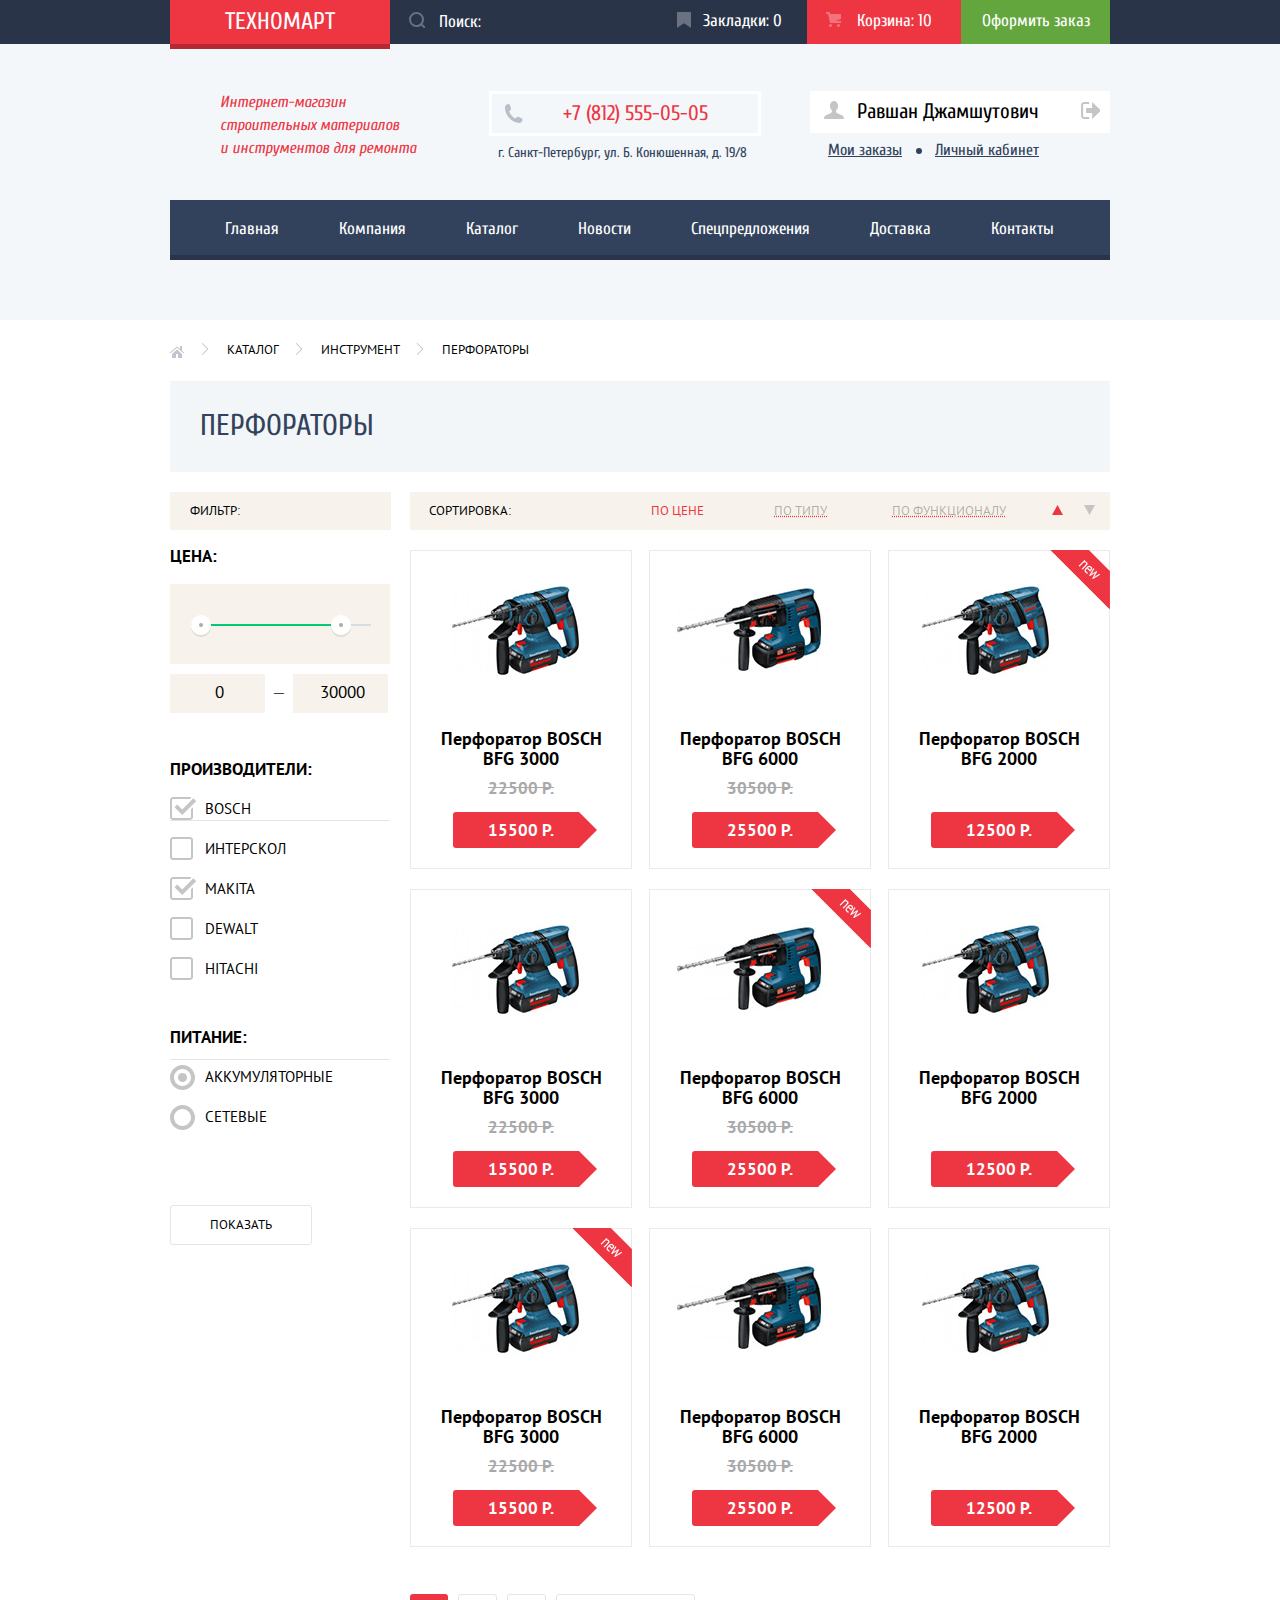
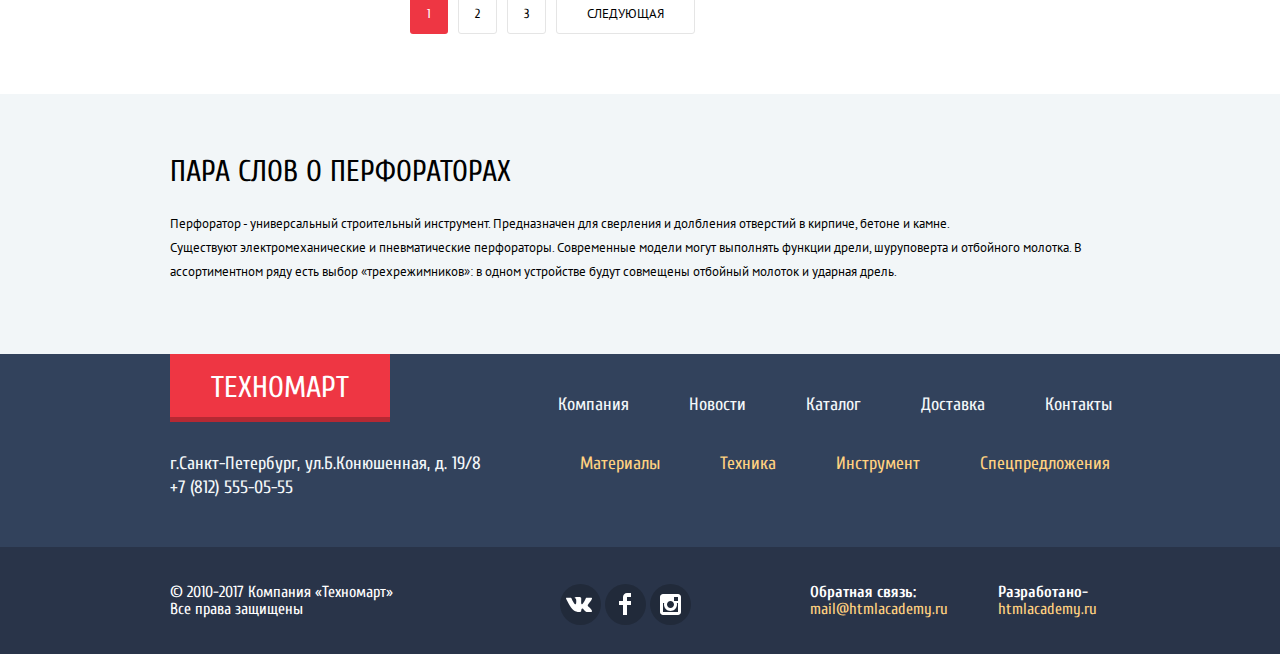
==== catalog.html @ 3a0d0577 "Стилизовал фильтр, сортировку, breadcrumbs, пагинацию" ====
<!DOCTYPE html>
<html lang="ru">
  <head>
    <meta charset="utf-8">
    <title>HTML Academy: Техномарт</title>
    <link href="https://fonts.googleapis.com/css?family=Cuprum:400,400i,700%7CPT+Sans:400,700&amp;subset=cyrillic" rel="stylesheet">
    <link href="css/normalize.css" rel="stylesheet">
    <link href="css/style.css" rel="stylesheet">
  </head>
  <body>

    <header class="main-header inner-header-catalog">
      <div class="top-menu">
        <div class="container">
          <a href="index.html" class="header-logo">Техномарт</a>
          <form class="header-form" method="post" action="https://echo.htmlacademy.ru">
            <label for="header-form-search" class="visually-hidden">Поиск</label>
            <input type="search" id="header-form-search" name="search" placeholder="Поиск:">
          </form>
          <div class="main-header-bookmark">
            <a href="#">Закладки: 0</a>
          </div>
          <div class="main-header-cart have-item-cart">
            <a href="#">Корзина: 10</a>
          </div>
          <div class="main-header-order">
            <a href="#">Оформить заказ</a>
          </div>
        </div>
      </div>

      <div class="header-center container">
        <p class="main-header-description">
          Интернет-магазин
          cтроительных материалов и&nbspинструментов для ремонта
        </p>
        <section class="main-header-contacts">
          <h3 class="visually-hidden">Контакты магазина</h3>
          <p class="header-contacts-phone"><a href="tel:+78125550505">+7 (812) 555-05-05</a></p>
          <p class="header-contacts-address">г. Санкт-Петербург, ул. Б. Конюшенная, д. 19/8</p>
        </section>
        <div class="header-user user-account">
          <h3 class="visually-hidden">Блок пользователя</h3>
          <div class="header-user-main">
            <a href="#" class="user-main-name">Равшан Джамшутович</a>
            <a href="#" aria-label="Выйти из учетной записи" class="user-logout">Выйти</a>
          </div>
            <a href="#" class="header-user-order">Мои заказы</a>
            <a href="#" class="header-user-cabinet">Личный кабинет</a>
        </div>
      </div>

      <div class="header-bottom container">
        <nav class="main-navigation">
          <ul>
            <li><a href="#">Главная</a></li>
            <li><a href="#">Компания</a></li>
            <li><a href="#">Каталог</a></li>
            <li><a href="#">Новости</a></li>
            <li><a href="#">Спецпредложения</a></li>
            <li><a href="#">Доставка</a></li>
            <li><a href="#">Контакты</a></li>
          </ul>
        </nav>
      </div>
    </header>

    <main class="inner-page-catalog">
      <div class="container">
        <ul class="breadcrumbs">
          <li class="breadcrumbs-home-icon"><a href="#">Главная</a></li>
          <li><a href="#">Каталог</a></li>
          <li><a href="#">Инструмент</a></li>
          <li class="breadcrumbs-current"><a>Перфораторы</a></li>
        </ul>

        <h1>Перфораторы</h1>
      </div>
      <div class="container flex-container">
        <section class="filter">
          <h2 class="visually-hidden">Фильтр товаров</h2>
          <div class="filter-name">
            <b class="filter-name">Фильтр:</b>
          </div>
          <form class="filter-form" method="get" action="https://echo.htmlacademy.ru">
            <fieldset class="filter-form-price">
              <legend><span class="filter-form-category">Цена:</span></legend>
              <div class="filter-form-range">
                <div class="filter-range-line">
                  <div class="range-value"></div>
                  <button value="button" class="range-min"></button>
                  <button value="button" class="range-max"></button>
                </div>
              </div>
              <input type="text" name="min-price" class="min-price-range" value="0">
              <span class="form-range-dash">&mdash;</span>
              <input type="text" name="max-price" class="max-price-range" value="30000">
            </fieldset>
            <fieldset class="filter-form-produced">
              <legend><span  class="filter-form-category">Производители:</span></legend>
              <ul>
                <li>
                  <input type="checkbox" name="bosch" id="filter-form-bosch" class="visually-hidden" checked>
                  <label for="filter-form-bosch">Bosch</label>
                </li>
                <li>
                  <input type="checkbox" name="interskol" id="filter-form-interskol" class="visually-hidden">
                  <label for="filter-form-interskol">Интерскол</label>
                </li>
                <li>
                  <input type="checkbox" name="makita" id="filter-form-makita" class="visually-hidden" checked>
                  <label for="filter-form-makita">Makita</label>
                </li>
                <li>
                  <input type="checkbox" name="dewalt" id="filter-form-dewalt" class="visually-hidden">
                  <label for="filter-form-dewalt">Dewalt</label>
                </li>
                <li>
                  <input type="checkbox" name="hitachi" id="filter-form-hitachi" class="visually-hidden">
                  <label for="filter-form-hitachi">Hitachi</label>
                </li>
              </ul>
            </fieldset>
            <fieldset class="filter-form-source">
              <legend><span  class="filter-form-category">Питание:</span></legend>
              <ul>
                <li>
                  <input type="radio" name="source-of-power" value="accumulator" id="filter-form-accumulator" class="visually-hidden" checked>
                  <label for="filter-form-accumulator">Аккумуляторные</label>
                </li>
                <li>
                  <input type="radio" name="source-of-power" value="rosette" id="filter-form-rossete" class="visually-hidden">
                  <label for="filter-form-rossete">Сетевые</label>
                </li>
              </ul>
            </fieldset>
            <button type="submit">Показать</button>
          </form>
        </section>

        <section class="catalog">
          <h2 class="visually-hidden">Каталог  перфораторов</h2>

          <div class="catalog-sort">
            <h3 class="visually-hidden">Сортировка товаров</h3>
            <b class="sort-name">Сортировка:</b>
            <ul>
              <li><a href="#" class="current-sort">По цене</a></li>
              <li><a href="#">По типу</a></li>
              <li><a href="#">По функционалу</a></li>
              <li class="sort-increase"><a href="#" aria-label="Сортировать по возврастанию">По возрастанию</a></li>
              <li class="sort-decrease"><a href="#" aria-label="Сортировать по убыванию">По убыванию</a></li>
            </ul>
          </div>

          <ul class="catalog-list">
            <li>
              <a href="#">
                <div class="popular-product-container">
                  <img src="img/bfg-3000.jpg" alt="BOSCH BFG-3000" height="160" width="210">
                  <h3 class="catalog-list-name">Перфоратор BOSCH BFG 3000</h3>
                  <span class="discount">22500 Р.</span>
                  <span class="price">15500 Р.</span>
                </div>
              </a>
              <div class="product-hover-element">
                <a href="#" class="product-buy">Купить</a>
                <a href="#" class="product-bookmark">В закладки</a>
              </div>
            </li>
            <li>
              <a href="#">
                <div class="popular-product-container">
                  <img src="img/bfg-6000.jpg" alt="BOSCH BFG-6000" height="160" width="210">
                  <h3 class="catalog-list-name">Перфоратор BOSCH BFG 6000</h3>
                  <span class="discount">30500 Р.</span>
                  <span class="price">25500 Р.</span>
                </div>
              </a>
              <div class="product-hover-element">
                <a href="#" class="product-buy">Купить</a>
                <a href="#" class="product-bookmark">В закладки</a>
              </div>
            </li>
            <li class="new-item">
              <a href="#">
                <div class="popular-product-container">
                  <img src="img/bfg-2000.jpg" alt="BOSCH BFG-2000" height="160" width="210">
                  <h3 class="catalog-list-name">Перфоратор BOSCH BFG 2000</h3>
                  <span class="discount"></span>
                  <span class="price">12500 Р.</span>
                </div>
              </a>
              <div class="product-hover-element">
                <a href="#" class="product-buy">Купить</a>
                <a href="#" class="product-bookmark">В закладки</a>
              </div>
            </li>
            <li>
              <a href="#">
                <div class="popular-product-container">
                  <img src="img/bfg-3000.jpg" alt="BOSCH BFG-3000" height="160" width="210">
                  <h3 class="catalog-list-name">Перфоратор BOSCH BFG 3000</h3>
                  <span class="discount">22500 Р.</span>
                  <span class="price">15500 Р.</span>
                </div>
              </a>
              <div class="product-hover-element">
                <a href="#" class="product-buy">Купить</a>
                <a href="#" class="product-bookmark">В закладки</a>
              </div>
            </li>
            <li class="new-item">
              <a href="#">
                <div class="popular-product-container">
                  <img src="img/bfg-6000.jpg" alt="BOSCH BFG-6000" height="160" width="210">
                  <h3 class="catalog-list-name">Перфоратор BOSCH BFG 6000</h3>
                  <span class="discount">30500 Р.</span>
                  <span class="price">25500 Р.</span>
                </div>
              </a>
              <div class="product-hover-element">
                <a href="#" class="product-buy">Купить</a>
                <a href="#" class="product-bookmark">В закладки</a>
              </div>
            </li>
            <li>
              <a href="#">
                <div class="popular-product-container">
                  <img src="img/bfg-2000.jpg" alt="BOSCH BFG-2000" height="160" width="210">
                  <h3 class="catalog-list-name">Перфоратор BOSCH BFG 2000</h3>
                  <span class="discount"></span>
                  <span class="price">12500 Р.</span>
                </div>
              </a>
              <div class="product-hover-element">
                <a href="#" class="product-buy">Купить</a>
                <a href="#" class="product-bookmark">В закладки</a>
              </div>
            </li>
            <li class="new-item">
              <a href="#">
                <div class="popular-product-container">
                  <img src="img/bfg-3000.jpg" alt="BOSCH BFG-3000" height="160" width="210">
                  <h3 class="catalog-list-name">Перфоратор BOSCH BFG 3000</h3>
                  <span class="discount">22500 Р.</span>
                  <span class="price">15500 Р.</span>
                </div>
              </a>
              <div class="product-hover-element">
                <a href="#" class="product-buy">Купить</a>
                <a href="#" class="product-bookmark">В закладки</a>
              </div>
            </li>
            <li>
              <a href="#">
                <div class="popular-product-container">
                  <img src="img/bfg-6000.jpg" alt="BOSCH BFG-6000" height="160" width="210">
                  <h3 class="catalog-list-name">Перфоратор BOSCH BFG 6000</h3>
                  <span class="discount">30500 Р.</span>
                  <span class="price">25500 Р.</span>
                </div>
              </a>
              <div class="product-hover-element">
                <a href="#" class="product-buy">Купить</a>
                <a href="#" class="product-bookmark">В закладки</a>
              </div>
            </li>
            <li>
              <a href="#">
                <div class="popular-product-container">
                  <img src="img/bfg-2000.jpg" alt="BOSCH BFG-2000" height="160" width="210">
                  <h3 class="catalog-list-name">Перфоратор BOSCH BFG 2000</h3>
                  <span class="discount"></span>
                  <span class="price">12500 Р.</span>
                </div>
              </a>
              <div class="product-hover-element">
                <a href="#" class="product-buy">Купить</a>
                <a href="#" class="product-bookmark">В закладки</a>
              </div>
            </li>
          </ul>

          <div class="pagination-list">
            <h3 class="visually-hidden">Навигация по страницам</h3>
            <ul>
              <li class="pagination-item"><a class="pagination-item-current">1</a></li>
              <li class="pagination-item"><a href="#">2</a></li>
              <li class="pagination-item"><a href="#">3</a></li>
              <li class="pagination-item"><a href="#" class="pagination-item-next">Следующая</a></li>
            </ul>
          </div>
        </div>
      </section>

      <section class="about-item">
        <div class="container">
          <h2 class="visually-hidden">Описание перфораторов</h2>
          <b>Пара слов о перфораторах</b>
          <p class="about-item-description">
            Перфоратор - универсальный строительный инструмент. Предназначен для сверления и долбления отверстий в кирпиче, бетоне и камне.<br>
            Существуют электромеханические и пневматические перфораторы. Современные модели могут выполнять функции дрели, шуруповерта и отбойного молотка. В
            ассортиментном ряду есть выбор «трехрежимников»: в одном устройстве будут совмещены отбойный молоток и ударная дрель.
          </p>
        </div>
      </section>
    </main>

    <footer class="main-footer">

      <div class="main-footer-top container">
        <div class="footer-container-top">
          <a href="index.html" class="main-footer-logo">Техномарт</a>
          <ul class="footer-navigation-section">
            <li><a href="#">Компания</a></li>
            <li><a href="#">Новости</a></li>
            <li><a href="#">Каталог</a></li>
            <li><a href="#">Доставка</a></li>
            <li><a href="#">Контакты</a></li>
          </ul>
        </div>
        <div class="footer-container-bottom">
          <div class="footer-contacts">
            <h3 class="visually-hidden">Контакты магазина</h3>
            <p>г.Санкт-Петербург, ул.Б.Конюшенная, д. 19/8</p>
            <p><a href="tel:+78125550505">+7 (812) 555-05-55</a></p>
          </div>
          <ul class="footer-navigation-catalog">
            <li><a href="#">Материалы</a></li>
            <li><a href="#">Техника</a></li>
            <li><a href="#">Инструмент</a></li>
            <li><a href="#">Спецпредложения</a></li>
          </ul>
        </div>
      </div>

      <div class="main-footer-bottom">
        <div class="container">
          <div class="footer-copyright">
            <p>&copy; 2010-2017 Компания «Техномарт»</p>
            <p>Все права защищены</p>
          </div>
          <div class="footer-social">
            <h3 class="visually-hidden">Социальные кнопки</h3>
            <ul>
              <li class="footer-social-vkontakte"><a href="#" aria-label="Вконтакте">Вконтакте</a></li>
              <li class="footer-social-facebook"><a href="#" aria-label="Фейсбук">Фейсбук</a></li>
              <li class="footer-social-instagram"><a href="#" aria-label="Инстаграм">Инстаграм</a></li>
            </ul>
          </div>
          <div class="footer-feedback">
            <b>Обратная связь:</b>
            <a href="mailto:mail@htmlacademy.ru" target="_blank">mail@htmlacademy.ru</a>
          </div>
          <div class="footer-dev">
            <b>Разработано-</b>
            <a href="https://htmlacademy.ru" target="_blank">htmlacademy.ru</a>
          </div>
        </div>
      </div>
    </footer>

    <section class="modal-cart visually-hidden">
      <button class="modal-close" type="button"></button>
      <strong>Товар добавлен в корзину!</strong>
      <div class="modal-style-elem">
        <a href="#">Оформить заказ</a>
        <button type="button">Продолжить покупки</button>
      </div>
    </section>
  </body>
</html>
---- css/style.css ----
body {
  margin: 0;
  padding: 0;
  font-family: Cuprum, Arial, sans-serif;
  font-size: 17px;
  line-height: 17px;
  font-weight: 400;
  color: #ffffff;
  background-color: #ffffff;
}

a {
  text-decoration: none;
}

.visually-hidden {
  position: absolute;
  width: 1px;
  height: 1px;
  margin: -1px;
  border: 0;
  padding: 0;
  clip: rect(0 0 0 0);
  overflow: hidden;
}

.main-header {
  background-image: url("../img/background-texture.jpg");
  background-color: #f3f7f9;
  padding-bottom: 60px;
}

.main-header.inner-header-catalog,
.inner-page-catalog h1 {
  background-color: #f2f6f8;
}

.main-header a {
  color: #ffffff;
}

.top-menu {
  font-size: 17px;
  line-height: 18px;
  background-color: #293449;
}

.header-logo {
  display: block;
  text-align: center;
  padding-top: 10px;
  font-size: 24px;
  line-height: 24px;
  text-transform: uppercase;
  background-color: #ee3643;

  box-shadow: 0px 5px 0 0 #b52933;
}

.header-logo:hover,
.header-logo:focus {
  background-color: #ca2c37;
}

.header-logo:active {
  background-color: #ba2732;
}

.header-form {
  position: relative;
}

.header-form input[type="search"] {
  width: 270px;
  margin: 0;
  padding-top: 12px;
  padding-bottom: 12px;
  padding-left: 49px;
  border: none;
  background-color: #293449;
}

.header-form::before,
.main-header-bookmark::before,
.main-header-cart::before {
  content: "";
  position: absolute;
  width: 16px;
  height: 16px;
  z-index: 10;
  left: 19px;
  top: 12px;
  opacity: 0.3;
}

.header-form::before {
  background-image: url("../img/icon-search.svg");
  background-repeat: no-repeat;
}

.main-header-bookmark::before {
  background-image: url("../img/icon-bookmark.svg");
  background-repeat: no-repeat;
}

.main-header-cart::before {
  background-image: url("../img/icon-cart.svg");
  background-repeat: no-repeat;
}

.header-form input[type="search"]:hover,
.main-header-bookmark:hover,
.main-header-bookmark:focus,
.main-header-cart.no-item-cart:hover,
.main-header-cart.no-item-cart:focus {
  background-color: #212a3a;
}

.header-form:hover::before,
.main-header-bookmark:hover::before,
.main-header-cart:hover::before {
  opacity: 1;
}

.main-header-order {
  width: 150px;
  padding-top: 12px;
  text-align: center;
}

.main-header-bookmark,
.main-header-cart {
  position:relative;
  width: 80px;
  padding-left: 45px;
  padding-right: 25px;
  padding-top: 12px;
  padding-bottom: 12px;
}

.main-header-cart {
  padding-left: 50px;
}

.main-header-cart.have-item-cart {
  background-color: #ee3643;
}

.main-header-cart.have-item-cart:hover,
.main-header-cart.have-item-cart:focus {
  background-color:  #ca2c37;
}

.main-header-bookmark a:active,
.main-header-cart a:active {
  color: rgba(255, 255, 255, 0.6);
}

.main-header-cart.no-item-cart a:active {
  background-color: #161d29;
}

.main-header-cart.have-item-cart a:active {
  background-color: #ba2732;
}

.header-form input[type="search"]::placeholder {
  color: #ffffff;
}

.header-form input[type="search"]:focus,
.header-form input[type="search"]:active {
  background-color: #ffffff
}

.main-header-order {
  background-color: #63a63e;
}

.main-header-order:hover,
.main-header-order:focus {
  background-color: #5fbb2d;
}

.main-header-order a:active {
  color: rgba(255, 255, 255, 0.6);
  background-color: #518534;
}

.main-header-description {
  font-size: 16px;
  line-height: 23px;
  font-style: italic;
  color: #ee3643;
}

.header-contacts-phone {
  position: relative;
  border: 3px solid #ffffff;
  width: 146px;
  margin: 0;
  padding-left: 70px;
  padding-right: 50px;
  padding-top: 9px;
  padding-bottom: 9px;
  text-align: center;
}

.header-contacts-phone a {
  font-size: 21px;
  line-height: 21px;
  color: #ee3643;
}

.header-contacts-phone::before {
  content: "";
  position: absolute;
  width: 19px;
  height: 19px;
  top: 10px;
  left: 12px;
  background-image: url("../img/icon-phone.svg");
}

.header-contacts-address {
  font-size: 14px;
  line-height: 24px;
  color: #32425c;
  padding: 0;
  margin: 0;
  padding-left: 9px;
  padding-top: 5px;
}

.header-user {
  margin-left: 60px;
}

.header-user-login,
.header-user-registration {
  background-color: #ffffff;
  list-style: none;
}

.header-user-login {
  position: relative;
  padding-right: 26px;
  padding-left: 47px;
  padding-top: 12px;
  padding-bottom: 12px;
  margin-right: 10px;
}

.header-user-registration {
  padding-top: 12px;
  padding-bottom: 12px;
  padding-left: 25px;
  padding-right: 25px;
}

.header-user-login::before {
  content: "";
  position: absolute;
  width: 21px;
  height: 18px;
  left: 14px;
  top: 13px;
  background-image: url("../img/icon-login.svg");
  background-repeat: no-repeat;
}

.header-user-login a,
.header-user-registration a {
  font-size: 21px;
  line-height: 21px;
  color: #000000;
}

.header-user-main .user-main-name {
  font-size: 21px;
  line-height: 21px;
  color: #000000;
}

.header-user-main .user-main-name:active {
  color: rgba(0, 0, 0, 0.3);
}

.header-user .header-user-order,
.header-user .header-user-cabinet {
  display: inline;
  font-size: 16px;
  line-height: 18px;
  color: #32425c;
  text-decoration: underline;
}

.header-user-order {
  position: relative;
  margin-left: 18px;
  margin-right: 29px;
}

.header-user-order::before {
  content: "";
  position: absolute;
  border: 3px solid #32425c;
  border-radius: 50%;
  left: 88px;
  top: 7px;
}

.header-user .header-user-order:hover,
.header-user .header-user-order:focus,
.header-user .header-user-cabinet:hover,
.header-user .header-user-cabinet:focus {
  color: #ee3643;
}

.header-user .header-user-order:active,
.header-user .header-user-cabinet:active {
  color: rgba(50, 66, 92, 0.3);
}

.header-user-login a:hover,
.header-user-login a:focus,
.header-user-registration a:hover,
.header-user-registration a:focus {
  color: #ee3643;
}

.header-user-login a:active,
.header-user-registration a:active {
  color: rgba(0, 0, 0, 0.3);
}

.header-user.user-account {
  margin-left: 48px;
  width: 300px;
}

.user-account .header-user-main {
  position: relative;
  background-color: #ffffff;
  width: 190px;
  padding-left: 47px;
  padding-right: 63px;
  padding-top: 10px;
  padding-bottom: 6px;
  margin-bottom: 8px;
}

.user-account .header-user-main::before {
  content: "";
  position: absolute;
  width: 20px;
  height: 18px;
  left: 14px;
  top: 10px;
  background-image: url("../img/icon-user.svg");
}

.user-account .header-user-main::after {
  content: "";
  position: absolute;
  width: 20px;
  height: 18px;
  right: 10px;
  top: 11px;
  background-image: url("../img/icon-logout.svg");
  background-repeat: no-repeat;
}

.user-logout {
  font-size: 0;
}

.main-navigation ul {
  background-color: #32425c;
}

.main-navigation li{
  list-style: none;
}

.main-navigation a:hover,
.main-navigation a:focus {
  background-color: #293449;
}

.main-navigation a:active {
  color: rgba(255, 255, 255, 0.5);

  background-color: #1d2739;
}

.breadcrumbs a {
  font-family: "PT Sans", Arial, sans-serif;
  font-size: 13px;
  line-height: 18px;
  color: #000000;
  text-transform: uppercase;
}

.breadcrumbs-home-icon {

}

.breadcrumbs-home-icon a {
  font-size: 0;
}

.breadcrumbs li:not(.breadcrumbs-home-icon):not(.breadcrumbs-current) {

}

.inner-page-catalog h1 {
  font-size: 30px;
  line-height: 30px;
  color: #32425c;
  font-weight: 400;
  text-transform: uppercase;
}

.filter {
  font-family: "PT Sans", Arial, sans-serif;
}

.filter-form fieldset {
  border: none;
}

.filter-name {
  font-size: 13px;
  line-height: 18px;
  color: #000000;
  font-weight: 400;
  text-transform: uppercase;
  background-color: #f7f3ec;
}

.filter-form legend {
  font-size: 17px;
  line-height: 30px;
  font-weight: 700;
  color: #000000;
  text-transform: uppercase;
}

.filter-form-category {
   display: block;
   padding-top: 11px;
   padding-bottom: 13px;
}

.filter-form-produced .filter-form-category {
  padding-top: 41px;
}

.filter-form-range {
  width: 218px;
  height: 78px;
  margin-bottom: 10px;
  border: 1px solid transparent;
  background-color: #f7f3ec;
}

.filter-range-line {
  position: relative;
  width: 180px;
  height: 2px;
  margin-left: 20px;
  background-color: #d7dcde;
  margin-top: 39px;
}

.filter-range-line .range-value {
  position: absolute;
  width: 151px;
  height: 2px;
  background-color: #00ca74;
}

.filter-range-line .range-min,
.filter-range-line .range-max {
  position: absolute;
  height: 24px;
  width: 20px;
  border: none;
  background-color: transparent;
  background-image: url("../img/filter-button.svg");
  background-position: 0 1px;
}

.filter-range-line .range-min {
  top: -10px;
}

.filter-range-line .range-max {
  top: -10px;
  right: 20px;
}

.min-price-range,
.max-price-range {
  background-color: #f7f3ec;
  border: none;
  padding: 0;
  width: 91px;
  height: 36px;
  text-align: center;
  padding-left: 4px;
  padding-bottom: 3px;
}

.min-price-range {
  margin-right: 3px;
}

.max-price-range {
  margin-left: 3px;
}

.form-range-dash {
  color: #444444;
}

.filter-form-produced {
  position: relative;
}

.filter-form-produced::before {
  content: "";
  position: absolute;
  width: 220px;
  height: 1px;
  background-color: #e5e5e5;
  top: 23px;
}

/*.filter-form-produced li {
  position: relative;
  padding-left: 35px;
  padding-top: 2px;
  padding-bottom: 2px;
  margin-bottom: 16px;
}*/

.filter-form-produced label,
.filter-form-source label {
  display: block;
  position: relative;
  padding-left: 35px;
  padding-top: 2px;
  padding-bottom: 2px;
  margin-bottom: 16px;
}

.filter-form-produced label::before,
.filter-form-source label::before {
  content: "";
  position: absolute;
  width: 27px;
  height: 23px;
  top: 0px;
  left: 0px;
}

.filter-form-produced label::before {
  background-image: url("../img/checkbox-off.svg");
  background-repeat: no-repeat;
}

input[type="checkbox"]:checked + label::before {
  background-image: url("../img/checkbox-on.svg");
  background-repeat: no-repeat;
}

.filter-form ul {
  list-style: none;
}

.filter-form li {
  font-size: 15px;
  line-height: 20px;
  color: #000000;
  text-transform: uppercase;
}

.filter-form button[type="submit"] {
  font-size: 13px;
  line-height: 18px;
  color: #000000;
  border: none;
  background-color: #ffffff;
}

.filter-form input[type="checkbox"]:disabled+label {
  color: rgba(0 , 0, 0, 0.4);
}

.filter-form .filter-form-source {
  position: relative;
  margin-top: 14px;
}

.filter-form-source::before {
  content: "";
  position: absolute;
  width: 220px;
  height: 1px;
  background-color: #e5e5e5;
  top: -6px;
}

.filter-form-source label::before {
  background-image: url("../img/radio-off.svg");
  background-repeat: no-repeat;
  height: 25px;
}

input[type="radio"]:checked + label::before {
  background-image: url("../img/radio-on.svg");
  background-repeat: no-repeat;
}

.filter-form button[type="submit"] {
  padding: 0;
  margin-top: 60px;
  border: 1px solid #e5e5e5;
  border-radius: 3px;
  padding-top: 10px;
  padding-bottom: 10px;
  padding-left: 39px;
  padding-right: 39px;
  text-transform: uppercase;
}

.catalog-sort {
  background-color: #f7f3ec;
  font-family: "PT Sans", Arial, sans-serif;
}

.sort-name {
  font-size: 13px;
  line-height: 18px;
  color: #000000;
  font-weight: 400;
  text-transform: uppercase;
}

.catalog-sort ul {
  list-style: none;
}

.catalog-sort a {
  font-size: 13px;
  line-height: 18px;
  color: rgba(0, 0, 0, 0.3);
  text-transform: uppercase;
  text-decoration: underline;
  text-decoration-color: #ee3643;
  text-decoration-style: dotted;
}

.catalog-sort .current-sort {
  color: #ee3643;
  text-decoration: none;
}

.sort-increase a,
.sort-decrease a {
  font-size: 0;
}

.catalog-sort a:hover,
.catalog-sort a:focus {
  color: #000000;
  text-decoration-style: solid;
}

.offering-header {
  font-size: 24px;
  line-height: 30px;
  font-weight: 700;
}

.offering-link {
  font-size: 14px;
  line-height: 18px;
  color: #ffffff;
  text-transform: uppercase;

  background-color: rgba(0, 0, 0, 0.1);
}

.offering-link:hover,
.offering-link:focus {
  background-color: rgba(0, 0, 0, 0.2);
}

.offering-link:active {
  background-color: rgba(0, 0, 0, 0.3);
}

.offering-materials {
  position: relative;
  background-color: #ffbf47;
  background-image: url("../img/icon-1.svg");
  background-position: 215px 30px;
  margin-right: 20px;
}

.offering-materials::before {
  content: "";
  position: absolute;
  width: 60px;
  height: 60px;
  top: 0px;
  right: 0px;
  background-image: url("../img/new.png");
  background-repeat: no-repeat;
  background-position: 0 0;
}

.offering-instruments {
  background-image: url("../img/icon-2.svg");
  background-position: 198px 33px;
  background-color: #3bbce3;
}

.offering-technic {
  background-image: url("../img/icon-3.svg");
  background-position: 191px 30px;
  background-color: #dc91d8;
}

.offering-sale {
  background-image: url("../img/icon-4.svg");
  background-position: 195px 25px;
  background-color: #8ed78f;
}

.offering-delivery {
  background-image: url("../img/icon-5.svg");
  background-position: 192px 32px;
  background-color: #ffc047;
}

.offering-slider .slider {
  position: relative;
  width: 620px;
  height: 266px;
}

.slider h3 {
  position: relative;
  font-size: 36px;
  line-height: 36px;
  font-weight: 700;
  margin:0;
  padding: 0;
}

.slider-1 h3 {
  padding-top: 20px;
  padding-left: 25px;
  text-transform: uppercase;
}

.slider-1 b {
  font-size: 18px;
  font-weight: 400;
  line-height: 24px;
  padding-left: 26px;
}

.slider-2 {
  position: absolute;
}

.slider-2 b {
  font-size: 18px;
  line-height: 24px;
}

.slider-btn-open {
  position: absolute;
  background-color: #ee3643;
  line-height: 18px;
  padding-left: 49px;
  padding-right: 45px;
  font-size: 14px;
  padding-top: 10px;
  padding-bottom: 10px;
  left: 25px;
  bottom: 20px;
  border-radius: 3px;
  color: #ffffff;
  text-transform: uppercase;
}

.slider ul {
  list-style: none;
}

.slider-button {
  position: absolute;
  background-color: transparent;
  border: none;
  height: 40px;
  width: 23px;
}

.slider-button.prev {
  left: 26px;
  bottom: 112px;
  background-image: url("../img/icon-left.svg");
  background-repeat: no-repeat;
}

.slider-button.next {
  right: 20px;
  bottom: 112px;
  background-image: url("../img/icon-right.svg");
  background-repeat: no-repeat;
}

.slider-toggle {
  position: absolute;
  display: flex;
  justify-content: space-between;
  padding: 0;
  margin: 0;
  bottom: 36px;
  right: 295px;
  width: 30px;
  height: 10px;
  list-style: none;
}

.slider-toggle li {
  width: 10px;
  height: 10px;
  border-radius: 50%;
  background-color: #ffffff;
}

.slider-toggle .toggle-active {
  position: relative;
}

.slider-toggle .toggle-active::before {
  content: "";
  position: absolute;
  top: 2px;
  left: 2px;
  width: 6px;
  height: 6px;
  border-radius: 50%;
  z-index: 10;
  background-color: red;
}

.offering .offering-btn-open {
  font-size: 14px;
  line-height: 18px;
  color: #ffffff;
  background-color: #ee3643;
}

.offering .offering-btn-open:hover,
.offering .offering-btn-open:focus {
  background-color: #ca2c37;
}

.offering .offering-btn-open:active {
  background-color: #ba2732;
}

.popular-product-header,
.popular-brand-header {
  display: flex;
  justify-content: space-between;
  align-items: center;
  background-color: #f9f5f0;
  margin-bottom: 20px;
}

.popular-product-header h2,
.popular-brand-header h2 {
  font-size: 30px;
  margin: 0;
  margin-left: 27px;
  line-height: 30px;
  color: #32425c;
  text-transform: uppercase;
  font-weight: 400;
}

.popular-brand-header {
  padding-top: 5px;
}

.popular-brand-header h2 {
  margin-left: 24px;
}

.popular-product-header a,
.popular-brand-header a {
  padding-top: 10px;
  padding-bottom: 10px;
  padding-left: 55px;
  padding-right: 55px;
  margin-top: 25px;
  margin-bottom: 25px;
  margin-right: 23px;
  border-radius: 3px;
  font-size: 14px;
  text-transform: uppercase;
  line-height: 18px;
  color: #ffffff;
  background-color: #ee3643;
}

.popular-brand-header a {
  padding-left: 70px;
  padding-right: 70px;
  margin-top: 17px;
}

.popular-product-header a:hover,
.popular-product-header a:focus {
  background-color: #ca2c37;
}

.popular-product-header a:active {
  background-color: #ba2732;
}

/*.popular-product .new-item,
.catalog-list .new-item {
  background-image: url("../img/new.png");
  background-repeat: no-repeat;
  background-position: top right;
}Свойство которое нужно убрать*/

.popular-product-name,
.catalog-list-name {
  margin-top: 15px;
  margin-bottom: 10px;
  margin-left: 22px;
  margin-right: 22px;
  font-size: 18px;
  line-height: 20px;
  color: #000000;
  font-weight: 700;
}

.popular-product-container {
  font-family: "PT Sans", Arial, sans-serif;
}

.popular-product .discount,
.catalog-list .discount {
  margin-bottom: 12px;
  display: block;
  font-size: 17px;
  line-height: 18px;
  color: #a9a9a9;
  text-decoration: line-through;
  font-weight: 700;
  min-height: 21px; /*!ВАЖНО СВОЙСТВО С ПОМОЩЬЮ НЕГО ВЫРАВНИВАЮТСЯ ЦЕНЫ В БЛОКАХ ТОВАРОВ(с зачеркнутой ценой и без)*/

}

.popular-product .price {
  text-decoration: none;
}

.popular-product .price,
.catalog-list .price {
  position: relative;
  display: block;
  box-sizing: border-box;
  font-size: 17px;
  line-height: 18px;
  color: #ffffff;
  font-weight: 700;
  width: 142px;
  margin-left: 42px;
  padding-left: 15px;
  padding-right: 22px;
  padding-top: 9px;
  padding-bottom: 9px;
  border-radius: 3px;
  background-color: #ee3643;
}

.popular-product .price::after,
.catalog-list .price::after {
  content: "";
  position: absolute;
  top: 0px;
  right: -20px;
  background-color: red;
  border: 18px solid white;
  border-left-color: #ee3643;
}

.product-hover-element {
  display: none;
  position: absolute;
  top: -1px;
  left: 0;
  width: 221px;
  min-height: 88px;
  padding-top: 40px;
  padding-bottom: 40px;
  background-color: #ffffff;
  z-index: 10;
}

.product-hover-element .product-buy,
.product-hover-element .product-bookmark {
  display: block;
  width: 134px;
  margin: 0;
  margin-left: auto;
  margin-right: auto;
  margin-bottom: 7px;
  padding: 0;
  padding-top: 9px;
  padding-bottom: 7px;
  border-bottom: 3px solid #367315;
  border-radius: 3px;
}

.product-hover-element .product-buy {
  position: relative;
}

.product-hover-element .product-bookmark {
  color: #32425c;
  background-color: #ffffff;
  border: 3px solid #63a63e;
  width: 128px;
  padding-top: 6px;
}

.product-hover-element .product-buy::before {
  content: "";
  position: absolute;
  top: 10px;
  left: 13px;
  width: 16px;
  height: 16px;
  background-image: url("../img/icon-cart.svg");
  background-repeat: no-repeat;
  opacity: 0.3;
}

.product-buy:hover::before {
  opacity: 1;
}

.popular-product li:hover,
.catalog-list li:hover {
  box-shadow: 0px 10px 25px 0px rgba(41, 52, 73, 0.5);
}

.popular-product li:hover .product-hover-element,
.catalog-list li:hover .product-hover-element {
  display: block;
}

.product-hover-element a {
  font-size: 14px;
  line-height: 18px;
  text-transform: uppercase;
  color: #ffffff;
  background-color: #63a63e;
}

.product-hover-element .product-buy:hover,
.product-hover-element .product-buy:focus {
  background-color: #5fbb2d;
}

.product-hover-element .product-buy:active {
  background-color: #518534;
  border-bottom-color: #518534;
}

.product-hover-element .product-bookmark:hover,
.product-hover-element .product-bookmark:focus {
  border-color: #32425c;
}

.product-hover-element .product-bookmark:active {
  opacity: 0.3;
}

.pagination-item a {
  font-size: 13px;
  line-height: 18px;
  color: #000000;
}

.pagination-item-current a {
  color: #ffffff;
  background-color: #ee3643;
}

.about-item {
  background-color: #f2f6f8;
}

.popular-brand-header {
  background-color: #f9f5f0;
}

.popular-brand-header h2 {
  font-size: 30px;
  line-height: 30px;
  color: #32425c;
  text-transform: uppercase;
  font-weight: 400;
}

.popular-brand-header a {
  font-size: 14px;
  line-height: 18px;
  color: #ffffff;
  background-color: #ee3643;
}

.popular-brand ul {
  padding: 0;
  margin: 0;
}

.popular-brand li {
  border: 1px solid #eaeaea;
}

.popular-brand-header a:hover,
.popular-brand-header a:focus {
  background-color: #ca2c37;
}

.popular-brand-header a:active {
  background-color: #ba2732;
}

.popular-catalog-brand {
}

.popular-catalog-brand li {
  display: flex;
  justify-content: center;
  align-items: center;
}

.service {
  background-image: url("../img/background-texture.jpg");
  background-color: #f3f8f9;
}

.service-header h2,
.description-company h2,
.description-contacts h2,
.about-item b {
  font-size: 30px;
  line-height: 30px;
  color: #000000;
  font-weight: 400;
  text-transform: uppercase;
}

.description-contacts p {
  width: 185px;
  margin-bottom: 33px;
}

.description-write-us {
  display: block;
  margin-top: 35px;
  text-align: center;
  padding-top: 10px;
  padding-bottom: 10px;
  border-radius: 3px;
  text-transform: uppercase;
}

.description h2 {
  margin-top: 0;
}

.description-company {
  padding-right: 70px;
}

.description-delivery {
  margin-top: 27px;
  margin-bottom: 20px;
}

.description-delivery p {
  margin: 0;
  padding: 0;
}

.service p,
.description p,
.about-item p {
  font-family: "PT Sans", Arial, sans-serif;
  font-size: 13px;
  line-height: 24px;
  color: #000000;
}

.service h3 {
  font-size: 36px;
  line-height: 36px;
  color: #32425c;
  font-weight: 400;
  text-transform: uppercase;
}

.list-service  {
  list-style: none;
}

.list-service li {
  background-color: #32425c;
}

.list-service a {
  font-size: 21px;
  line-height: 30px;
  color: #ffffff
}

.list-service a:hover {
  background-color: #293449;
}

.service-delivery {
  width: 620px;
  background-image: url("../img/delivery.png");
  background-repeat: no-repeat;
  background-position: 155px 23px;
}

.service-delivery h3 {
  margin-top: 0;
  margin-bottom: 24px;
}

.service-delivery p:last-child {
  margin-bottom: 125px;
}

.service-guarantee {
  background-image: url("../img/guarantee.png");
  background-repeat: no-repeat;
}

.service-credit {
  background-image: url("../img/credit.png");
  background-repeat: no-repeat;
}

.service-credit a {
  font-size: 14px;
  line-height: 18px;
  color: #ffffff;
  background-color: #ff5357;
}

.service-credit a:hover,
.service-credit a:focus {
  background-color: #ca2c37;
}

.service-credit a:active {
  background-color: #ba2732;
}

.description-company ul {
  list-style: none;
  margin: 0;
  padding: 0;
  margin-bottom: 35px;
}

.description-company li {
  position: relative;
  font-size: 18px;
  line-height: 20px;
  color: #000000;
  margin-bottom: 20px;
  padding-left: 37px;
}

.description-company li::before {
  content: "";
  position: absolute;
  width: 25px;
  height: 2px;
  top: 9px;
  left: 2px;
  background-color: #ee3643;
}

.description a {
  font-size: 14px;
  line-height: 18px;
  color: #ffffff;
  background-color: #ee3643;
}

.about-company {
  display: block;
  width: 140px;
  padding-top: 10px;
  padding-bottom: 10px;
  padding-left: 40px;
  padding-right: 40px;
  text-align: center;
  margin-bottom: 88px;
  text-transform: uppercase;
  border-radius: 3px;
}

.description a:hover,
.description a:focus {
  background-color: #ca2c37;
}

.description a:active {
  background-color: #ba2732;
}

.main-footer {
  background-color: #32425c;
}

.main-footer-logo {
  font-size: 30px;
  line-height: 30px;

  background-color: #ee3643;
}

.footer-navigation-section,
.footer-navigation-catalog {
  list-style: none;
}

.footer-navigation-section a,
.footer-contacts,
.footer-contacts a,
.footer-navigation-catalog a {
  font-size: 18px;
  line-height: 24px;
  color: #f3f7f9;
  font-weight: 400;
}

.footer-navigation-catalog a {
  color: #ffd180;
}

.footer-navigation-section a:hover,
.footer-navigation-section a:focus,
.footer-navigation-catalog a:hover,
.footer-navigation-catalog a:focus,
.main-footer-bottom a:hover,
.main-footer-bottom a:focus {
  text-decoration: underline;
}

.footer-navigation-section a:active {
  color: rgba(241, 245, 247, 0.5);
}

.footer-navigation-catalog a:active {
  color: rgba(255, 209, 128, 0.5);
}

.main-footer-bottom {
  font-size: 16px;
  line-height: normal: 18px;
  background-color: #293449;
}

.main-footer-bottom a {
  color: #ffd180;
}

.main-footer-bottom a:active {
  color: #ee3643;
}

.main-footer-logo {
  color: #ffffff;
}

.footer-social ul {
  font-size: 0;
}

.footer-social-vkontakte {
  background-image: url("../img/vk-icon.svg");
  background-repeat: no-repeat;
  background-position: 6px 13px;
}

.footer-social-facebook {
  background-image: url("../img/fb-icon.svg");
  background-repeat: no-repeat;
  background-position: 14px 9px;
}

.footer-social-instagram {
  background-image: url("../img/insta-icon.svg");
  background-repeat: no-repeat;
  background-position: 10px 10px;
}

.modal-write-us label {
  font-size: 18px;
  line-height: 18px;
  color: #000000;
}

.modal-write-us input::placeholder,
.modal-write-us textarea::placeholder {
  font-family: "PT Sans", Arial, sans-serif;
  font-size: 13px;
  line-height: 18px;
  color: #a9a9a9;
}

.modal-write-us button,
.modal-cart button {
  font-size: 14px;
  line-height: 18px;
  color: #ffffff;
  border: none;
  background-color: #ee3643;
}

.modal-write-us button:hover,
.modal-write-us button:focus {
  background-color: #ca2c37;
}

.modal-write-us button:active {
  background-color: #ba2732;
}

.modal-style-elem {
  background-color: #f4f4f4;
}

.modal-cart strong {
  font-size: 30px;
  line-height: 30px;
  color: #000000;
}

.modal-cart a {
  font-size: 14px;
  line-height: 18px;
  color: #000000;
  background-color: #ffffff;
}

/*Построение сетки*/

html,
body {
  min-width: 960px;
}

main {
  padding-top: 60px;
}

.main-header {
  /*Помощь при построении сеток*/

  /*outline: 2px solid black;*/
}

.container {
  margin-left: auto;
  margin-right: auto;
  width: 940px;
  padding-left: 10px;
  padding-right: 10px;
  /*outline: 2px solid green;*/
}

.top-menu {
  margin-bottom: 47px;
}

.top-menu .container {
  display: flex;
  /*Помощь при построении сеток*/
  min-height: 42px;
}

.top-menu .container * {
  /*outline: 2px solid red;*/
}

.header-logo {
  min-width: 220px;
}

.header-form {
  min-width: 240px;
}

.header-center {
  display: flex;
  margin-bottom: 35px;
}

.main-header-description {
  width: 200px;
  margin: 0;
  padding: 0;
  margin-left: 50px;
  margin-right: 71px;
  /*Помощь при построении сеток*/
}

.main-header-contacts {
  width: 275px;
  /*Помощь при построении сеток*/
  min-height: 72px;
}

.header-user {
  width: 283px;
  /*Помощь при построении сеток*/
  /*outline: 2px solid red;*/
  min-height: 72px;
  margin-left: 65px;
}

.header-user ul {
  padding: 0;
  margin: 0;
  display: flex;
}

.main-navigation ul {
  display: flex;
  flex-wrap: wrap;
  padding: 0;
  margin: 0;
  /*Помощь при построении сеток*/
  min-height: 60px;
  box-shadow: inset 0 -5px 0 0 #293449;
}

.main-navigation a {
  display: block;
  text-align: center;
  padding-left: 30px;
  padding-right: 30px;
  padding-top: 20px;
  padding-bottom: 23px;
}

.main-navigation li:first-child a {
  padding-left: 55px;
}

.main-navigation li:last-child a {
  padding-right: 55px;
}

.offering {
  display: flex;
  margin-bottom: 53px;
  /*outline: 2px solid green;*/
}

.offering-slider {
  /*outline: 2px solid red;*/
  position: relative;
}

.offering-block {
  width: 300px;
  background-repeat: no-repeat;
  min-height: 123px;
}

.offering-header {
  padding: 0;
  margin: 0;
  padding-left: 22px;
  padding-top: 20px;
  margin-bottom: 13px;
}

.offering-link {
  display: block;
  text-align: center;
  width: 136px;
  margin-left: 25px;
  padding-top: 10px;
  padding-bottom: 10px;
  border-radius: 3px;
}

.column-container-1 {
  display: flex;
  flex-wrap: wrap;
}

.column-container-2 {
  display: flex;
  flex-direction: column;
  justify-content: space-between;
}

.offering-slider {
  margin-top: 20px;
}

.slider-1 {
  background-image: url("../img/slider-1.jpg");
}

.popular-product {
  margin-bottom: 0;
}

.popular-product ul {
  display: flex;
  justify-content: space-between;
  padding: 0;
  flex-wrap: wrap;
  list-style: none;
  /*outline: 2px solid red;*/
}

.popular-product li,
.catalog-list li {
  position: relative;
  text-align: center;
  width: 220px;
  min-height: 318px;
  border: 1px solid #eaeaea;
}

.new-item .popular-product-container::before {
  content: "";
  position: absolute;
  width: 60px;
  height: 60px;
  top: -1px;
  right: -1px;
  background-image: url("../img/new.png");
  background-repeat: no-repeat;
  background-position: 0 0;
}

.popular-brand {
  margin-top: 0;
  margin-bottom: 57px;
}

.popular-brand-header {
  margin-bottom: 20px;
  min-height: 90px;
  /*outline: 2px solid red;*/
}

.popular-brand ul {
  display: flex;
  flex-wrap: wrap;
  justify-content: space-between;
}

.popular-brand li {
  flex-basis: 220px;
  margin-bottom: 20px;

  min-height: 145px;
}

.service {
  margin-bottom: 79px;
  min-height: 522px;
}

.service .container {
  padding-top: 42px;
}

.service-header {
  margin-bottom: 70px;
}

.service-container {
  display: flex;
}

.service p {
  padding: 0;
  margin: 0;
}

.service h1 {
  padding: 0;
  margin: 0;
}

.list-service {
  padding: 0;
  margin: 0;
  margin-right: 75px;
  padding-right: 5px;
  min-height: 183px;
}

.list-service li {
  margin: 0;
  width: 240px;
}

.list-service a {
  display: block;
  padding-top: 13px;
  padding-bottom: 17px;
  padding-left: 23px;
}

.list-service li:not(.last-child) a {

}

.current-service a {
  background-color: #ffffff;
  color: #32425c;
}

.list-container {
  position: relative;
}

.list-container::before {
  content: "";
  position:absolute;
  z-index: 10;
  width: 10px;
  height: 272px;
  background-image: url("../img/border-service.png");
  left: 230px;
  top: -35px;
}

.description {
  display: flex;
}

.main-footer-top {
  min-height: 193px;
}

.footer-container-top {
  display: flex;
  margin-bottom: 30px;
}

.footer-navigation-section {
  display: flex;
  width: 550px;
  margin:0;
  padding: 0;
  margin-left: 168px;
}

.footer-navigation-section li {
  display: flex;
  justify-content: center;
  align-items: flex-end;
  margin-right: 60px;
  padding-bottom: 5px;
}

.footer-navigation-section li:last-child {
  margin-right: 0;
}

.footer-navigation-catalog {
  display: flex;
  margin: 0;
  padding: 0;
  padding-left: 45px;
}

.main-footer-logo {
  width: 220px;
  text-transform: uppercase;
  text-align: center;
  padding-top: 19px;
  padding-bottom: 19px;
  box-shadow: inset 0 -5px 0 0 #b52933;
}

.footer-container-bottom {
  display: flex;
}

.footer-navigation-catalog li {
  margin-right: 60px;
}

.footer-navigation-catalog li:last-child {
  margin-right: 0;
}

.footer-contacts {
  width: 324px;
  margin-right: 45px;
}

.footer-contacts p {
  padding: 0;
  margin: 0;
}

.main-footer-bottom {
  min-height: 107px;
}

.main-footer-bottom p {
  margin: 0;
  padding: 0;
}

.main-footer-bottom .container {
  display: flex;
  padding-top: 37px;
}

.footer-copyright {
  width: 225px;
  margin-right: 165px;
  min-height: 45px;
}

.footer-social ul {
  display: flex;
  padding: 0;
  margin: 0;
  width: 135px;
  margin-right: 115px;
  min-height: 45px;
}

.footer-social li {
  height: 41px;
  width: 43px;
  background-color: #212a3a;
  border-radius: 50%;
  margin-right: 4px;
}

.footer-feedback {
  width: 140px;
  margin-right: 48px;
}

.footer-dev {
  width: 100px;
}

.inner-page-catalog {
  padding: 0;
  margin: 0;
  padding-top: 20px;
}

.inner-page-catalog h1 {
  margin: 0;
  padding-top: 30px;
  padding-left: 30px;
  padding-bottom: 31px;
  margin-bottom: 20px;
}

.breadcrumbs {
  display: flex;
  align-items: center;
  flex-wrap: wrap;
  padding: 0;
  margin: 0;
  margin-bottom: 22px;
}

.breadcrumbs li {
  margin-right: 16px;
}

.breadcrumbs li:not(.breadcrumbs-home-icon) {
  padding-left: 26px;
  background-image: url("../img/icon-right-small.svg");
  background-repeat: no-repeat;
  background-position: 0 3px;
}


.breadcrumbs-home-icon  a {
  display:block;
  width: 15px;
  height: 12px;
  background-image: url("../img/icon-home.svg");
  background-position: -1px 0px;
}

.flex-container {
  display: flex;
}

.filter {
  width: 220px;
  margin-right: 20px;
  /*outline: 2px solid red;*/
}

.filter ul,
.filter fieldset,
.filter legend {
  padding: 0;
  margin: 0;
}

.filter-name {
  width: 211px;
  padding-top: 10px;
  padding-bottom: 10px;
  padding-left: 10px;
}

.catalog {
  /*outline: 2px solid red;*/
}

.catalog-sort {
  display: flex;
  width: 700px;
  margin-bottom: 20px;
}

.catalog-sort .sort-name {
  display: block;
  margin-top: 10px;
  margin-bottom: 10px;
  padding-left: 19px;
  padding-right: 140px;
}

.catalog-sort ul {
  margin: 0;
  padding: 0;
  display: flex;
  margin-top: 10px;
  margin-bottom: 10px;
}

.catalog-sort li {
  line-height: 0;
}

.catalog-sort li:nth-child(1) {
  margin-right: 70px;
}

.catalog-sort li:nth-child(2) {
  margin-right: 65px;
}

.sort-increase a,
.sort-decrease a {
  display: block;
  height: 10px;
  width: 11px;
  margin-top: 3px;
}

.sort-increase a {
  margin-left: 46px;
  background-image: url("../img/icon-up-dir.svg");
  background-repeat: no-repeat;
}

.sort-decrease a {
  margin-left: 21px;
  background-image: url("../img/icon-down-dir.svg");
  background-repeat: no-repeat;
}

.catalog-list {
  display: flex;
  flex-wrap: wrap;
  justify-content: space-between;
  margin: 0;
  padding: 0;
  margin-bottom: 27px;
  list-style: none;
}

.catalog-list li {
  width: 220px;
  margin-bottom: 20px;
  /*outline: 2px solid green;*/
  min-height: 317px;
}

.pagination-list ul {
  display: flex;
  flex-wrap: wrap;
  padding: 0;
  margin: 0;
  width: 320px;
  margin-bottom: 60px;
  min-height: 40px;
  list-style: none;
  /*outline: 2px solid red;*/
}

.pagination-list li {
  margin-right: 10px;
}

.pagination-list a {
  display: block;
  padding-left: 16px;
  padding-right: 16px;
  padding-top: 10px;
  padding-bottom: 10px;
  border-radius: 3px;
}

.pagination-list a:not(.pagination-item-current) {
  border: 1px solid #e5e5e5;
}

.pagination-list .pagination-item-current {
  background-color: #ee3643;
  color: #ffffff;
  padding-left: 17px;
  padding-right: 17px;
  padding-top: 11px;
  padding-bottom: 11px;
}

.pagination-list .pagination-item-next {
  text-transform: uppercase;
  padding-left: 30px;
  padding-right: 30px;
  font-family: "PT Sans", Arial, sans-serif;
}

.about-item {
  padding-top: 63px;
  min-height: 197px;
  /*outline : 2px solid red;*/
}

.about-item-description {
  margin: 0;
  padding: 0;
  margin-top: 25px;
}

.main-footer {
  /*outline: 2px solid red;*/
}
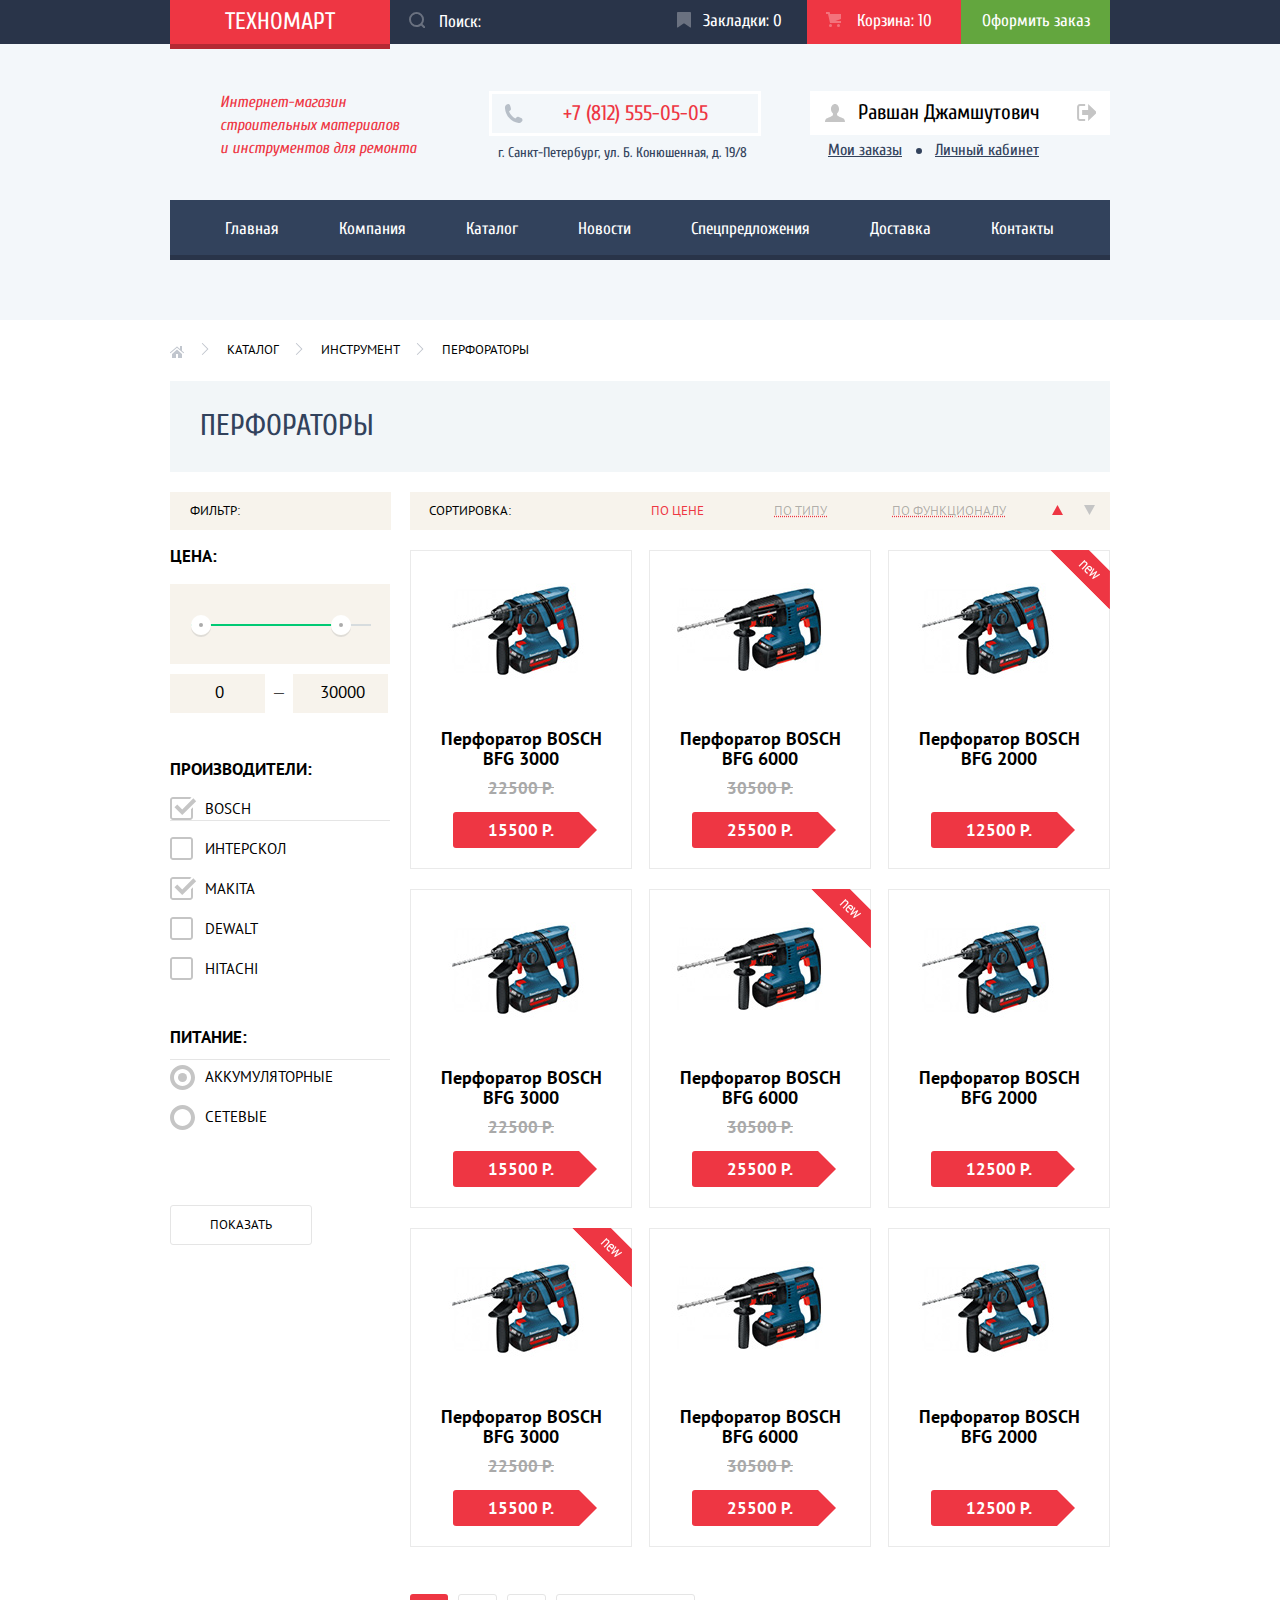
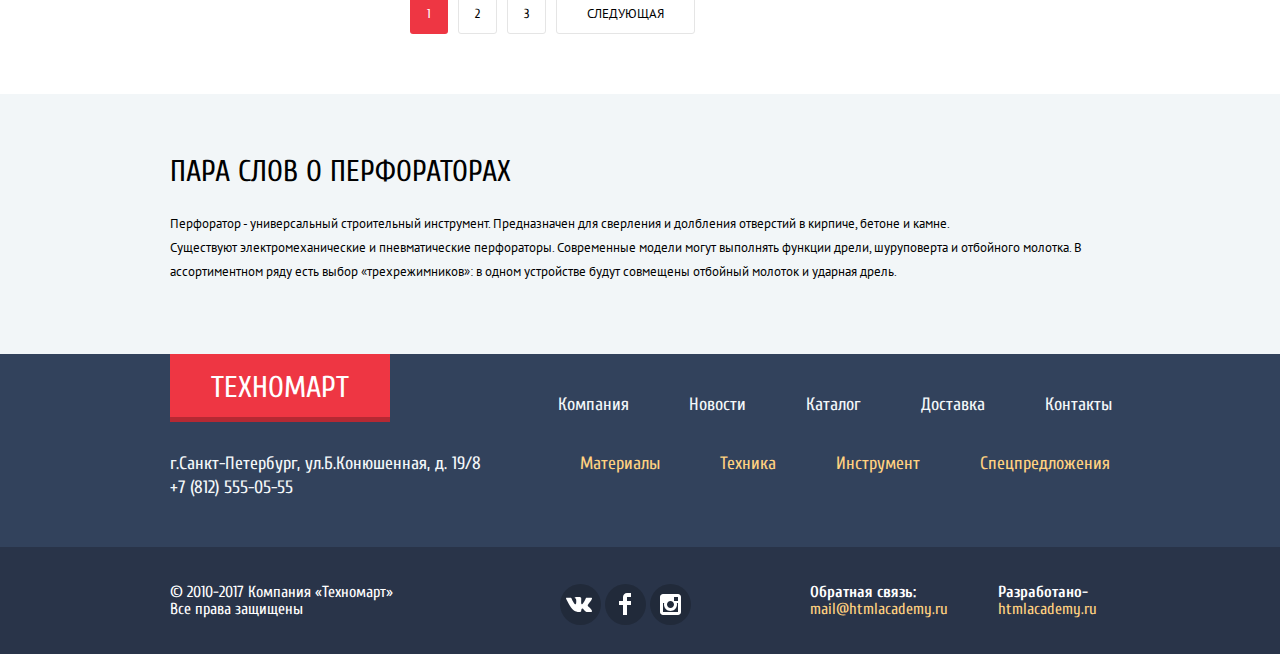
==== commit e26d64eb: "Поправил блок пользователя, в catalog и изменил ссылки в блоке footer-dev" ====
--- a/catalog.html
+++ b/catalog.html
@@ -42,6 +42,7 @@
         <div class="header-user user-account">
           <h3 class="visually-hidden">Блок пользователя</h3>
           <div class="header-user-main">
+            <a href="#" aria-label="Открыть профиль" class="user-login">Войти</a>
             <a href="#" class="user-main-name">Равшан Джамшутович</a>
             <a href="#" aria-label="Выйти из учетной записи" class="user-logout">Выйти</a>
           </div>
@@ -355,18 +356,20 @@
           </div>
           <div class="footer-dev">
             <b>Разработано-</b>
-            <a href="https://htmlacademy.ru" target="_blank">htmlacademy.ru</a>
+            <a href="https://htmlacademy.ru/intensive/htmlcss" target="_blank">htmlacademy.ru</a>
           </div>
         </div>
       </div>
     </footer>
 
-    <section class="modal-cart visually-hidden">
+    <section class="modal-cart">
       <button class="modal-close" type="button"></button>
-      <strong>Товар добавлен в корзину!</strong>
-      <div class="modal-style-elem">
-        <a href="#">Оформить заказ</a>
-        <button type="button">Продолжить покупки</button>
+      <p>Товар добавлен в корзину!</p>
+      <div class="modal-cart-btn">
+        <div class="cart-btn-wrapper">
+          <a href="#">Оформить заказ</a>
+          <button type="button">Продолжить покупки</button>
+        </div>
       </div>
     </section>
   </body>
--- a/css/style.css
+++ b/css/style.css
@@ -340,17 +340,19 @@
 }
 
 .user-account .header-user-main {
+  display: flex;
   position: relative;
+  align-items: center;
   background-color: #ffffff;
-  width: 190px;
-  padding-left: 47px;
+  width: 300px;
+  /*padding-left: 47px;
   padding-right: 63px;
   padding-top: 10px;
-  padding-bottom: 6px;
-  margin-bottom: 8px;
-}
-
-.user-account .header-user-main::before {
+  padding-bottom: 6px;*/
+  margin-bottom: 6px;
+}
+
+/*.user-account .header-user-main::before {
   content: "";
   position: absolute;
   width: 20px;
@@ -358,9 +360,9 @@
   left: 14px;
   top: 10px;
   background-image: url("../img/icon-user.svg");
-}
-
-.user-account .header-user-main::after {
+}*/
+
+/*.user-account .header-user-main::after {
   content: "";
   position: absolute;
   width: 20px;
@@ -369,10 +371,29 @@
   top: 11px;
   background-image: url("../img/icon-logout.svg");
   background-repeat: no-repeat;
+}*/
+
+.user-logout,
+.user-login {
+  font-size: 0;
+  display: block;
+  width: 20px;
+  height: 18px;
+  margin-top: 13px;
+  margin-bottom: 13px;
 }
 
 .user-logout {
-  font-size: 0;
+  margin-left: 36px;
+  background-image: url("../img/icon-logout.svg");
+  background-repeat: no-repeat;
+}
+
+.user-login {
+  margin-left: 15px;
+  margin-right: 13px;
+  background-image: url("../img/icon-user.svg");
+  background-repeat: no-repeat;
 }
 
 .main-navigation ul {
@@ -753,6 +774,10 @@
   height: 266px;
 }
 
+.slider-2 {
+  display: none;
+}
+
 .slider h3 {
   position: relative;
   font-size: 36px;
@@ -762,17 +787,24 @@
   padding: 0;
 }
 
-.slider-1 h3 {
-  padding-top: 20px;
+.slider-1 h3,
+.slider-2 h3 {
+  padding-top: 24px;
   padding-left: 25px;
   text-transform: uppercase;
 }
 
-.slider-1 b {
+.slider-1 b,
+.slider-2 b {
+  font-family: "PT Sans", Arial, sans-serif;
   font-size: 18px;
   font-weight: 400;
   line-height: 24px;
   padding-left: 26px;
+}
+
+.slider-2 b {
+  font-family: Cuprum, Arial, sans-serif;
 }
 
 .slider-2 {
@@ -794,7 +826,7 @@
   padding-top: 10px;
   padding-bottom: 10px;
   left: 25px;
-  bottom: 20px;
+  bottom: 22px;
   border-radius: 3px;
   color: #ffffff;
   text-transform: uppercase;
@@ -1430,10 +1462,109 @@
   background-position: 10px 10px;
 }
 
+.modal-write-us {
+  position: fixed;
+  display: none;
+  z-index: 20;
+  width: 620px;
+  height: 430px;
+  top: 50%;
+  left: 50%;
+  margin-left: -310px;
+  margin-top: -215px;
+  background-color: #ffffff;
+  box-shadow:
+              inset 0 7px 0 #ff5257,
+              0 20px 40px rgba(0, 0, 0, 0.7);
+}
+
+.form-input-wrapper {
+  display: flex;
+  flex-wrap: wrap;
+  width: 459px;
+  margin-top: 53px;
+  margin-left: auto;
+  margin-right: auto;
+}
+
+.modal-form p {
+}
+
+.modal-row-name,
+.modal-row-email {
+  width: 219px;
+  padding: 0;
+  margin: 0;
+  margin-bottom:22px;
+}
+
+.modal-row-name {
+  margin-right: 20px;
+}
+
+.modal-row-letter {
+  padding: 0;
+  margin: 0;
+  width: 458px;
+  margin-bottom: 34px;
+}
+
+.modal-form input {
+    margin: 0;
+    padding: 0;
+    height: 35px;
+    border: 2px solid #dee3e4;
+    border-radius: 3px;
+    width: 205px;
+    padding-left: 13px;
+}
+
+.modal-form input,
+.modal-form textarea {
+  margin-top: 9px;
+}
+
+.modal-row-letter textarea {
+  width: 442px;
+  height: 100px;
+  border: 2px solid #dee3e4;
+  padding-left: 13px;
+  padding-top: 8px;
+  border-radius: 3px;
+}
+
 .modal-write-us label {
   font-size: 18px;
   line-height: 18px;
   color: #000000;
+}
+
+.modal-submit-button {
+  background-color: #f4f4f4;
+  text-align: center;
+  padding-top: 37px;
+}
+
+.modal-submit-button button {
+  text-transform: uppercase;
+  padding-left: 198px;
+  padding-right: 199px;
+  padding-top: 10px;
+  padding-bottom: 10px;
+  margin-bottom: 45px;
+  background-color: #ee3643;
+  border-radius: 3px;
+}
+
+.modal-close {
+  position: absolute;
+  width: 22px;
+  height: 21px;
+  top: 16px;
+  right: 9px;
+  background-image: url("../img/form-2.svg");
+  background-repeat: no-repeat;
+  background-color: transparent
 }
 
 .modal-write-us input::placeholder,
@@ -1450,26 +1581,39 @@
   line-height: 18px;
   color: #ffffff;
   border: none;
-  background-color: #ee3643;
-}
-
-.modal-write-us button:hover,
-.modal-write-us button:focus {
-  background-color: #ca2c37;
-}
-
-.modal-write-us button:active {
-  background-color: #ba2732;
-}
-
-.modal-style-elem {
-  background-color: #f4f4f4;
-}
-
-.modal-cart strong {
+}
+
+.modal-cart {
+  position: fixed;
+  display: none;
+  height: 226px;
+  width: 620px;
+  z-index: 20;
+  top: 50%;
+  left: 50%;
+  margin-left: -310px;
+  margin-top: -113px;
+  background-color: #ffffff;
+  padding-top: 55px;
+  box-shadow:
+              inset 0 7px 0 #ff5257,
+              0 20px 40px rgba(0, 0, 0, 0.7);
+}
+
+.modal-cart p {
+  display: block;
   font-size: 30px;
   line-height: 30px;
+  margin: 0;
+  font-weight: 400px;
   color: #000000;
+  padding-left: 178px;
+  padding-top: 18px;
+  padding-bottom: 19px;
+  background-image: url("../img/form-1.svg");
+  background-repeat: no-repeat;
+  background-position: 82px 0;
+  margin-bottom: 49px;
 }
 
 .modal-cart a {
@@ -1477,6 +1621,61 @@
   line-height: 18px;
   color: #000000;
   background-color: #ffffff;
+}
+
+.modal-cart-btn {
+  background-color: #f4f4f4;
+  padding-top: 36px;
+}
+
+.cart-btn-wrapper {
+  display: flex;
+  justify-content: space-between;
+  margin-left: auto;
+  margin-right: auto;
+  width: 460px;
+  padding-bottom: 38px;
+}
+
+.cart-btn-wrapper a,
+.cart-btn-wrapper button {
+  width: 220px;
+  padding-top: 10px;
+  padding-bottom: 10px;
+  text-transform: uppercase;
+  border-radius: 3px;
+}
+
+.cart-btn-wrapper a {
+  display: block;
+  background-color: #ee3643;
+  color: #ffffff;
+  text-align: center;
+}
+
+.cart-btn-wrapper button {
+  padding: 0;
+  background-color: #ffffff;
+  color: #000000;
+}
+
+.modal-map {
+  display: none;
+  position: fixed;
+  z-index: 20;
+  width: 940px;
+  height: 446px;
+  top: 50%;
+  left: 50%;
+  margin-top: -223px;
+  margin-left: -470px;
+  box-shadow: 0 0 16px 0 rgba(47, 42, 43, 0.5);
+}
+
+.modal-map button {
+  border: none;
+  top: 9px;
+  right: 8px;
 }
 
 /*Построение сетки*/
@@ -1640,6 +1839,10 @@
 
 .slider-1 {
   background-image: url("../img/slider-1.jpg");
+}
+
+.slider-2 {
+  background-image: url("../img/slider-2.jpg");
 }
 
 .popular-product {
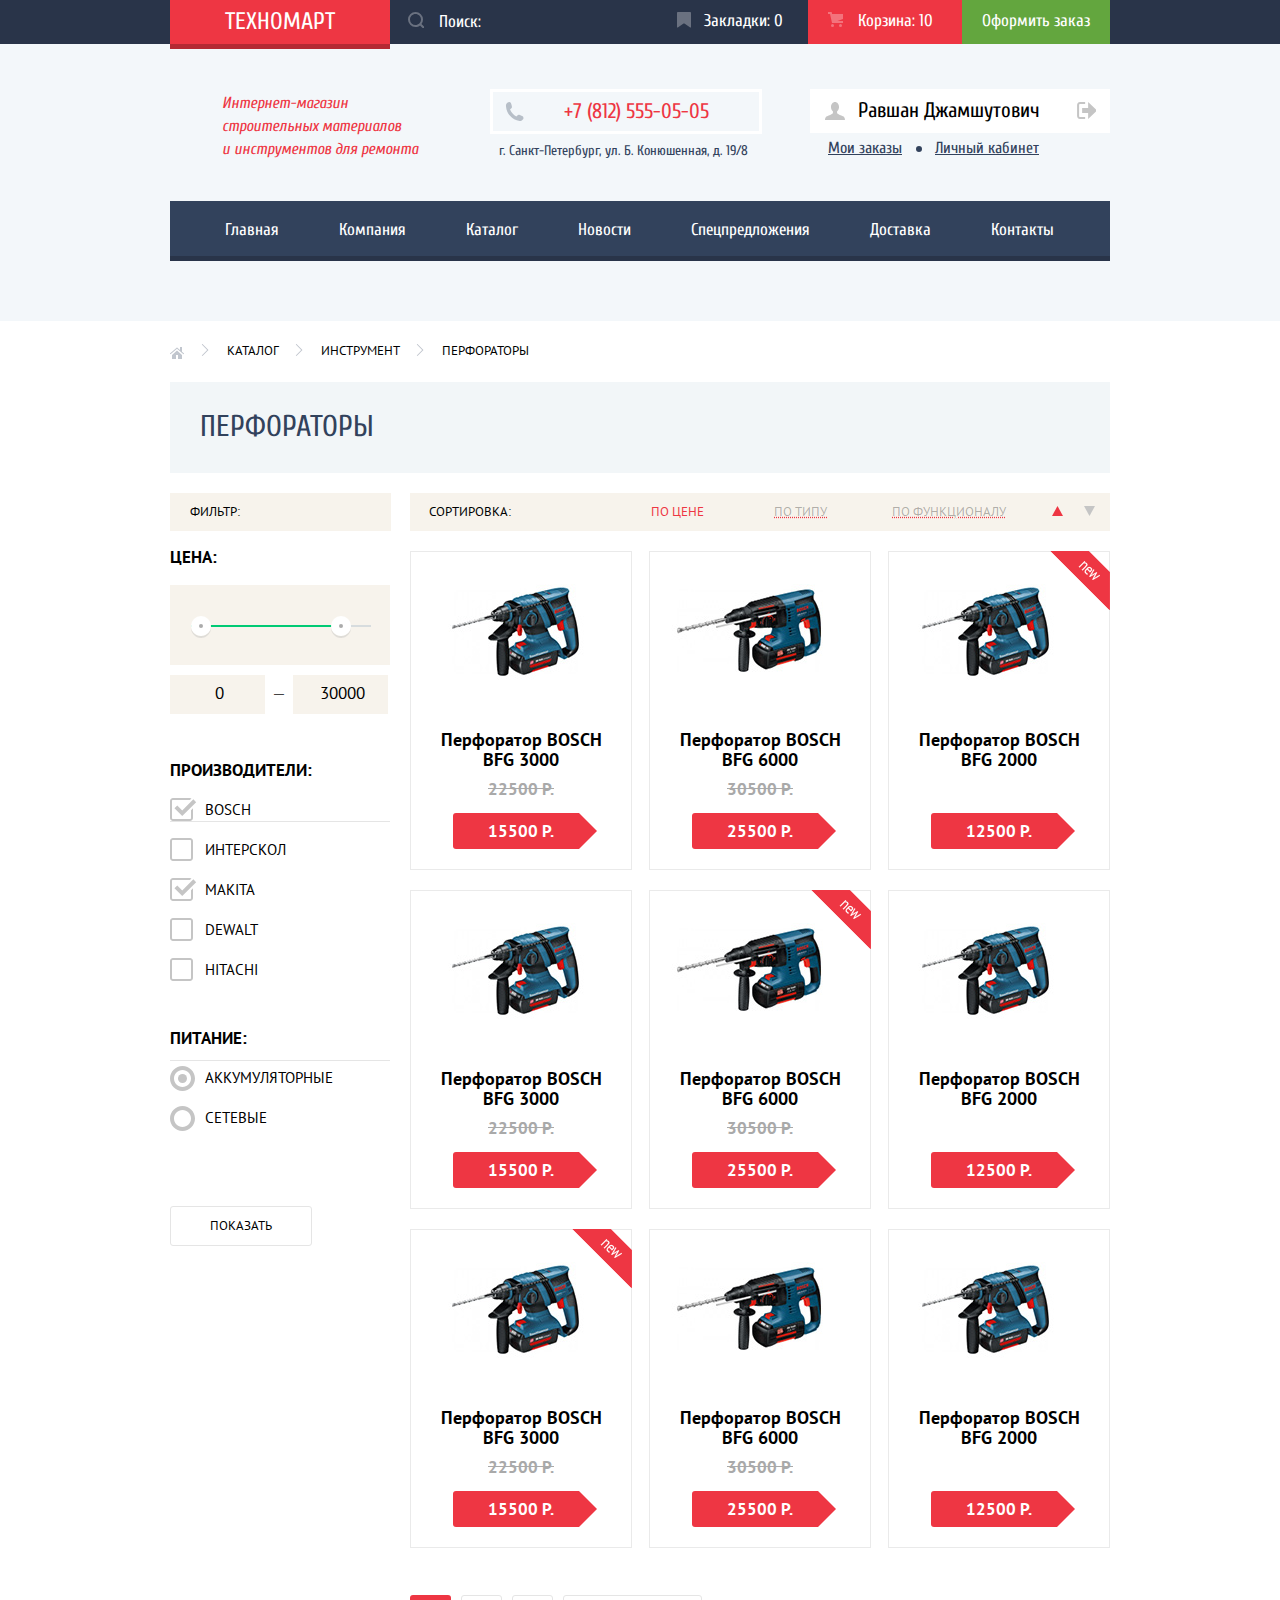
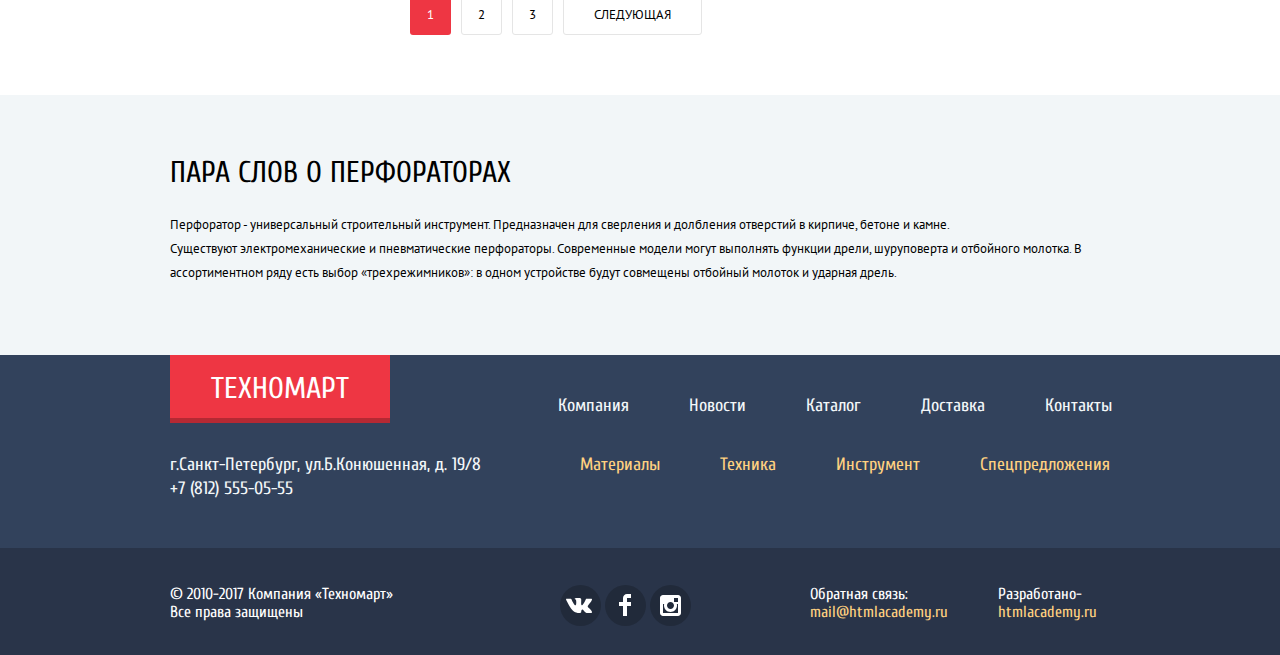
==== commit b3c0dd54: "Поправил шрифты на странице" ====
--- a/catalog.html
+++ b/catalog.html
@@ -32,7 +32,7 @@
       <div class="header-center container">
         <p class="main-header-description">
           Интернет-магазин
-          cтроительных материалов и&nbspинструментов для ремонта
+          cтроительных материалов и&nbsp;инструментов для ремонта
         </p>
         <section class="main-header-contacts">
           <h3 class="visually-hidden">Контакты магазина</h3>
@@ -89,8 +89,8 @@
               <div class="filter-form-range">
                 <div class="filter-range-line">
                   <div class="range-value"></div>
-                  <button value="button" class="range-min"></button>
-                  <button value="button" class="range-max"></button>
+                  <button type="button" class="range-min"></button>
+                  <button type="button" class="range-max"></button>
                 </div>
               </div>
               <input type="text" name="min-price" class="min-price-range" value="0">
@@ -292,8 +292,8 @@
               <li class="pagination-item"><a href="#" class="pagination-item-next">Следующая</a></li>
             </ul>
           </div>
-        </div>
-      </section>
+        </section>
+      </div>
 
       <section class="about-item">
         <div class="container">
@@ -351,11 +351,11 @@
             </ul>
           </div>
           <div class="footer-feedback">
-            <b>Обратная связь:</b>
+            <span>Обратная связь:</span>
             <a href="mailto:mail@htmlacademy.ru" target="_blank">mail@htmlacademy.ru</a>
           </div>
           <div class="footer-dev">
-            <b>Разработано-</b>
+            <span>Разработано-</span>
             <a href="https://htmlacademy.ru/intensive/htmlcss" target="_blank">htmlacademy.ru</a>
           </div>
         </div>
--- a/css/style.css
+++ b/css/style.css
@@ -88,7 +88,7 @@
   width: 16px;
   height: 16px;
   z-index: 10;
-  left: 19px;
+  left: 20px;
   top: 12px;
   opacity: 0.3;
 }
@@ -96,6 +96,7 @@
 .header-form::before {
   background-image: url("../img/icon-search.svg");
   background-repeat: no-repeat;
+  left: 18px;
 }
 
 .main-header-bookmark::before {
@@ -132,7 +133,7 @@
 .main-header-cart {
   position:relative;
   width: 80px;
-  padding-left: 45px;
+  padding-left: 47px;
   padding-right: 25px;
   padding-top: 12px;
   padding-bottom: 12px;
@@ -522,6 +523,10 @@
   right: 20px;
 }
 
+.filter-range-line button {
+  cursor: pointer;
+}
+
 .min-price-range,
 .max-price-range {
   background-color: #f7f3ec;
@@ -774,8 +779,17 @@
   height: 266px;
 }
 
+.slider-container {
+  display: flex;
+  position: relative;
+}
+
+.slider-1 {
+ flex-shrink: 0;
+}
+
 .slider-2 {
-  display: none;
+  flex-shrink: 0;
 }
 
 .slider h3 {
@@ -1134,6 +1148,7 @@
 }
 
 .pagination-item a {
+  font-family: "PT Sans", Arial, sans-serif;
   font-size: 13px;
   line-height: 18px;
   color: #000000;
@@ -1254,7 +1269,7 @@
 
 .service h3 {
   font-size: 36px;
-  line-height: 36px;
+  line-height: 24px;
   color: #32425c;
   font-weight: 400;
   text-transform: uppercase;
@@ -1271,37 +1286,68 @@
 .list-service a {
   font-size: 21px;
   line-height: 30px;
-  color: #ffffff
+  color: #ffffff;
+  font-weight: 700;
 }
 
 .list-service a:hover {
   background-color: #293449;
 }
 
+.service-delivery,
+.service-guarantee,
+.service-credit {
+  width: 620px;
+}
+
 .service-delivery {
-  width: 620px;
   background-image: url("../img/delivery.png");
   background-repeat: no-repeat;
   background-position: 155px 23px;
 }
 
-.service-delivery h3 {
+.service-delivery h3,
+.service-guarantee h3,
+.service-credit h3 {
   margin-top: 0;
   margin-bottom: 24px;
 }
 
-.service-delivery p:last-child {
+.service-guarantee {
+  padding-right: 243px;
+}
+
+.service-delivery p:last-child,
+.service-guarantee p:last-child {
   margin-bottom: 125px;
+}
+
+.service-credit .service-credit-description {
+  margin-bottom: 30px;
+}
+
+.service-credit a {
+  display: block;
+  width: 107px;
+  padding-top: 10px;
+  padding-bottom: 10px;
+  text-transform: uppercase;
+  padding-left: 45px;
+  padding-right: 45px;
+  border-radius: 3px;
+  margin-bottom: 105px;
 }
 
 .service-guarantee {
   background-image: url("../img/guarantee.png");
   background-repeat: no-repeat;
+  background-position: 240px 0;
 }
 
 .service-credit {
   background-image: url("../img/credit.png");
   background-repeat: no-repeat;
+  background-position: 150px 0px;
 }
 
 .service-credit a {
@@ -1351,6 +1397,12 @@
   line-height: 18px;
   color: #ffffff;
   background-color: #ee3643;
+}
+
+.description-contacts .contacts-map-link {
+  font-size: 0;
+  line-height: 0;
+  background-color: none;
 }
 
 .about-company {
@@ -1424,7 +1476,7 @@
 
 .main-footer-bottom {
   font-size: 16px;
-  line-height: normal: 18px;
+  line-height: 18px;
   background-color: #293449;
 }
 
@@ -1685,7 +1737,8 @@
   min-width: 960px;
 }
 
-main {
+.main-page {
+  display: block;
   padding-top: 60px;
 }
 
@@ -1705,7 +1758,7 @@
 }
 
 .top-menu {
-  margin-bottom: 47px;
+  margin-bottom: 40px;
 }
 
 .top-menu .container {
@@ -1728,15 +1781,17 @@
 
 .header-center {
   display: flex;
-  margin-bottom: 35px;
+  margin-bottom: 38px;
+  padding-top: 5px;
 }
 
 .main-header-description {
   width: 200px;
   margin: 0;
   padding: 0;
-  margin-left: 50px;
+  margin-left: 52px;
   margin-right: 71px;
+  padding-top: 3px;
   /*Помощь при построении сеток*/
 }
 
@@ -1796,6 +1851,8 @@
 .offering-slider {
   /*outline: 2px solid red;*/
   position: relative;
+  overflow: hidden;
+  width: 620px;
 }
 
 .offering-block {
@@ -2293,3 +2350,7 @@
 .main-footer {
   /*outline: 2px solid red;*/
 }
+
+.main-footer-bottom .footer-feedback {
+  font-weight: 400;
+}
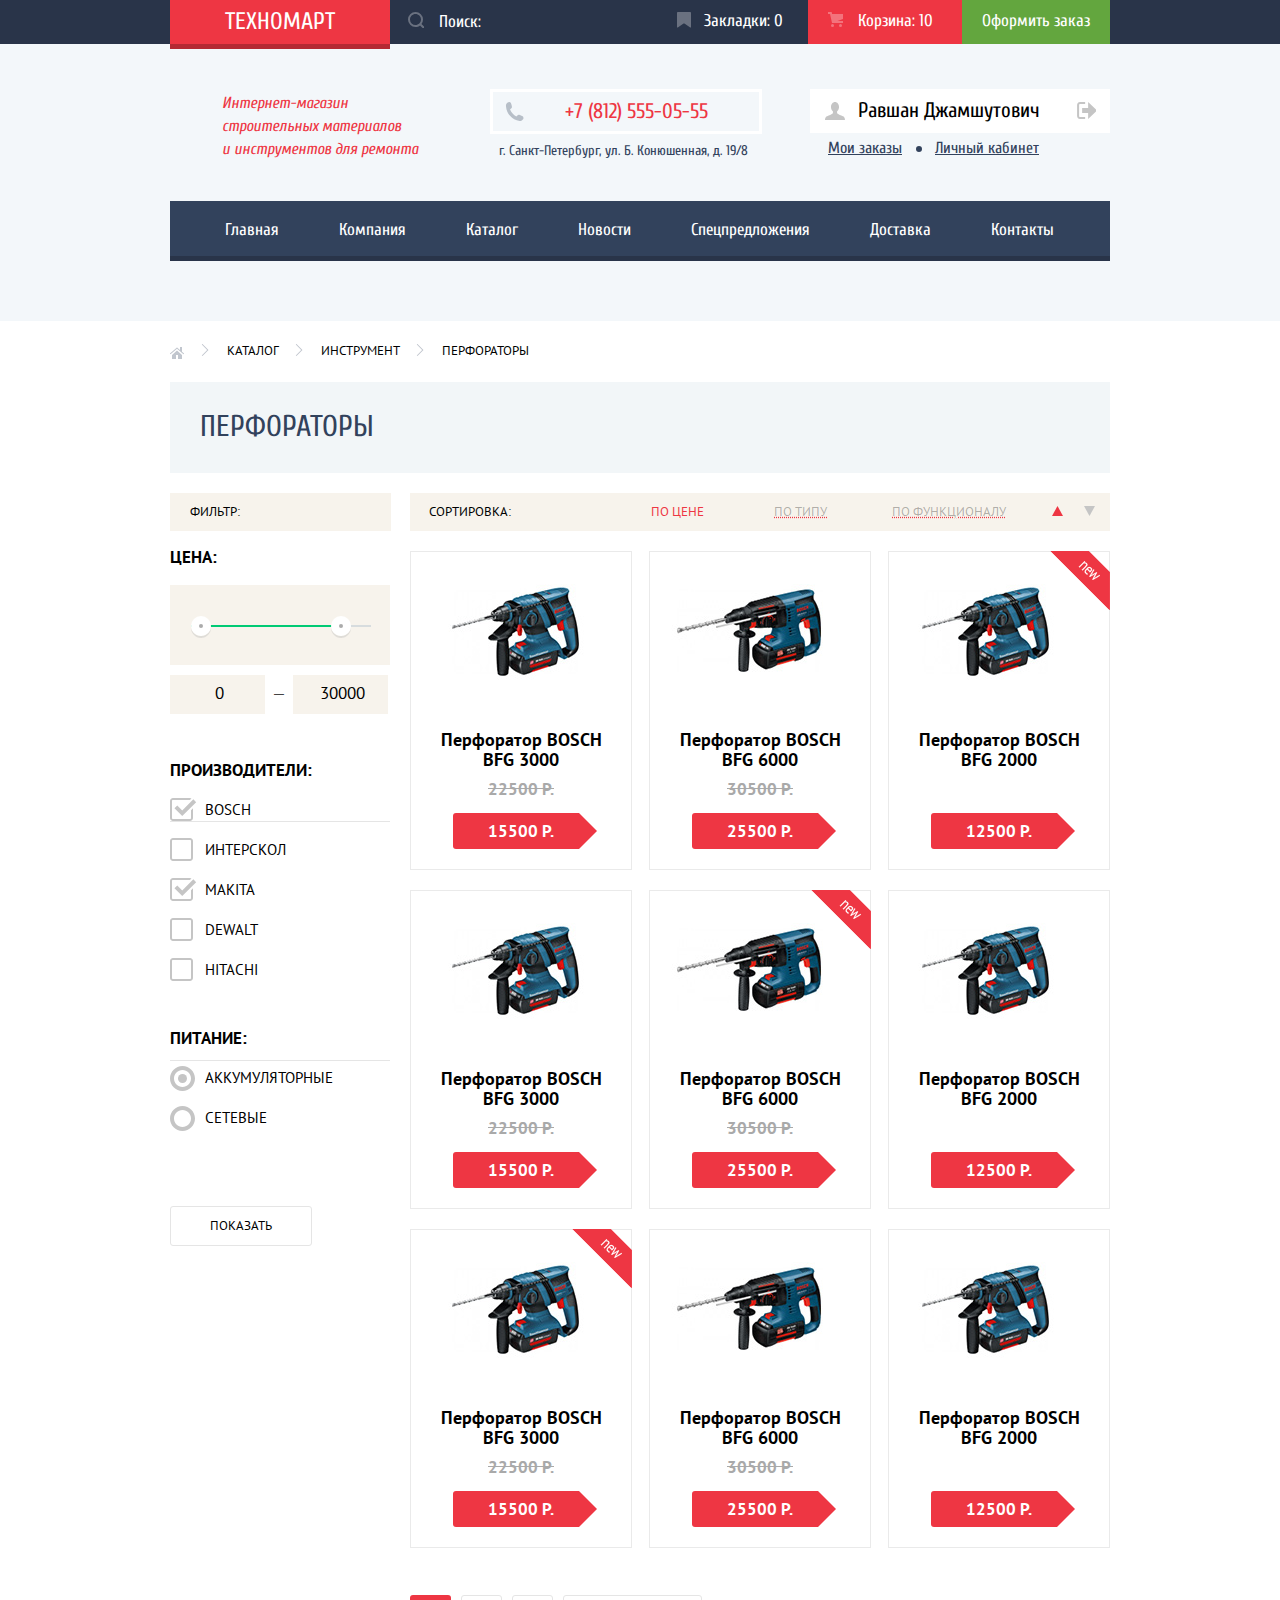
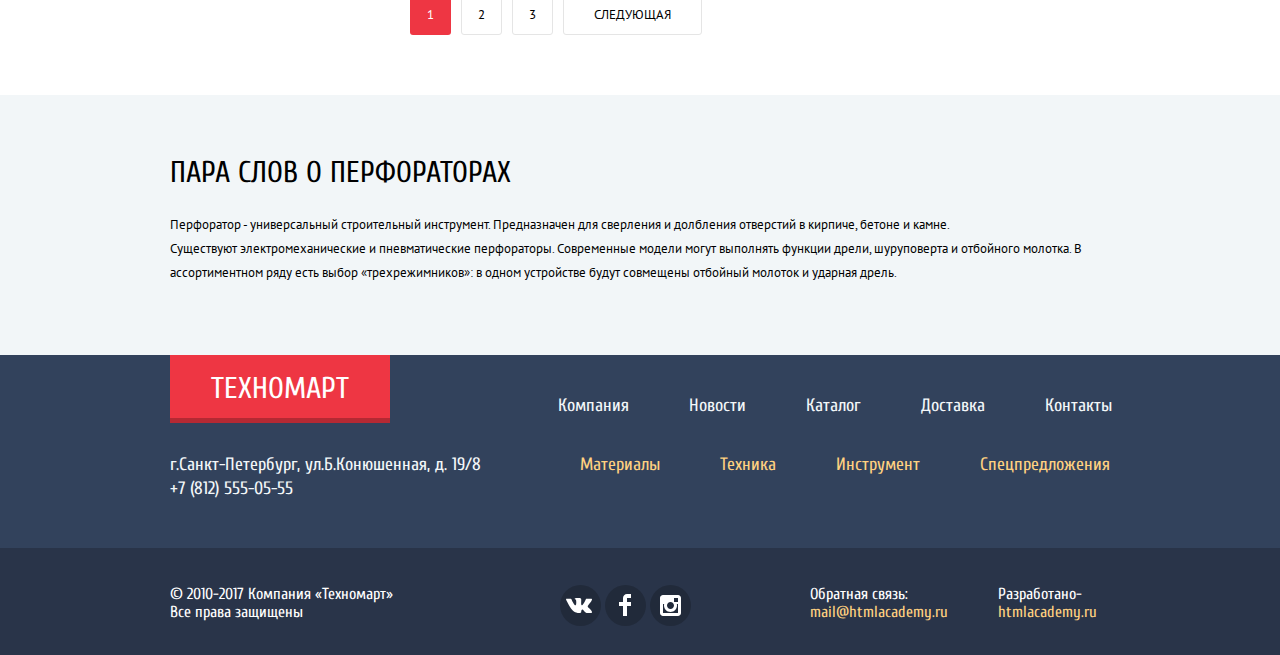
==== commit 0d1f516f: "Поправил верстку" ====
--- a/catalog.html
+++ b/catalog.html
@@ -36,7 +36,7 @@
         </p>
         <section class="main-header-contacts">
           <h3 class="visually-hidden">Контакты магазина</h3>
-          <p class="header-contacts-phone"><a href="tel:+78125550505">+7 (812) 555-05-05</a></p>
+          <p class="header-contacts-phone"><a href="tel:+78125550505">+7 (812) 555-05-55</a></p>
           <p class="header-contacts-address">г. Санкт-Петербург, ул. Б. Конюшенная, д. 19/8</p>
         </section>
         <div class="header-user user-account">
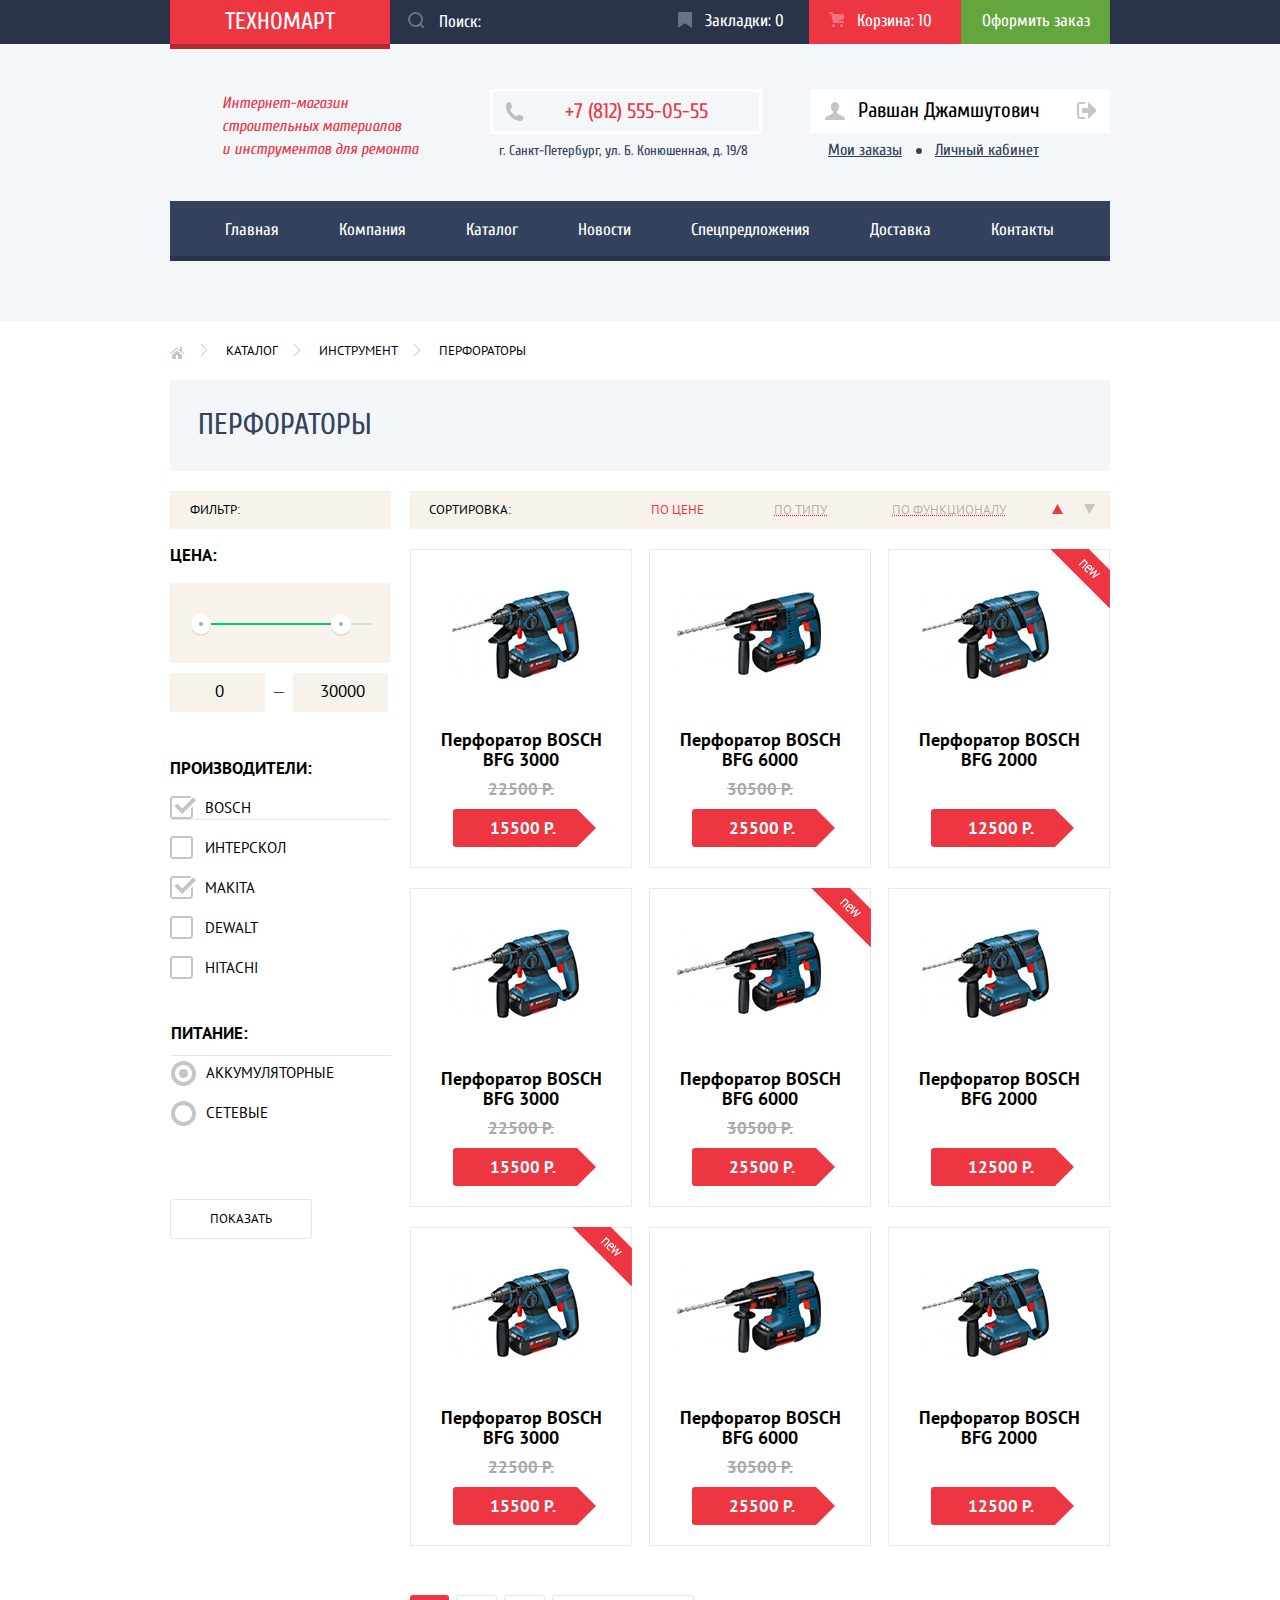
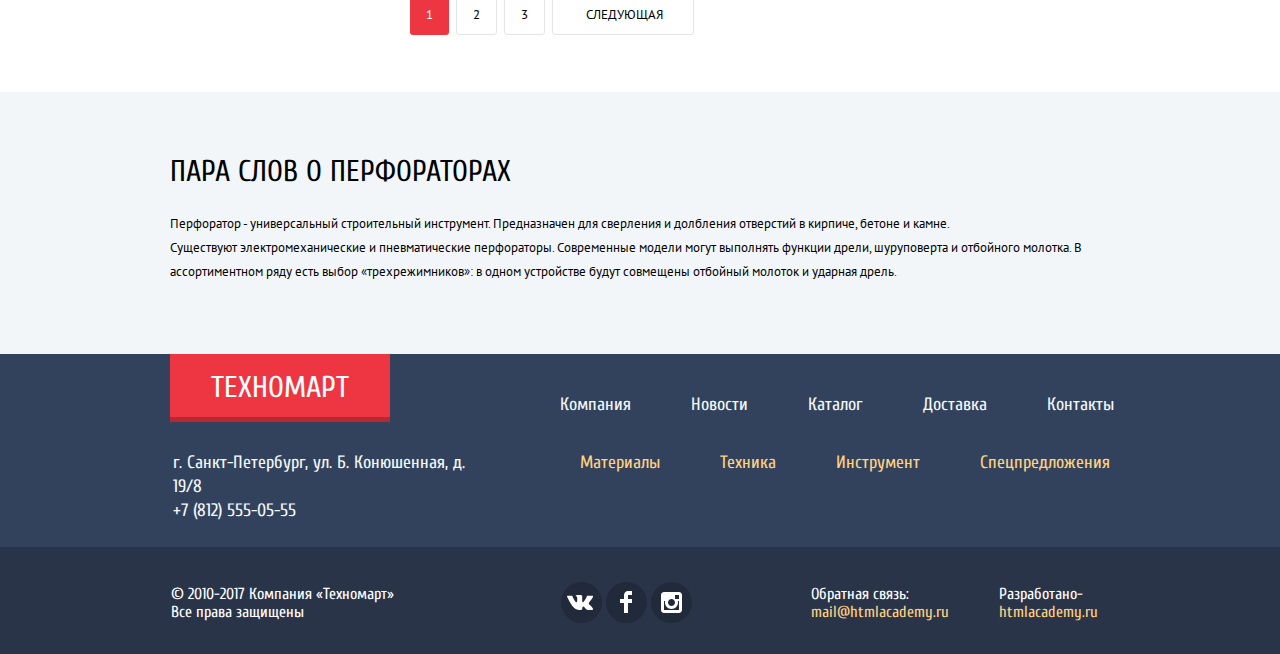
==== commit 87b773eb: "Поправил пагинатор" ====
--- a/catalog.html
+++ b/catalog.html
@@ -324,7 +324,7 @@
         <div class="footer-container-bottom">
           <div class="footer-contacts">
             <h3 class="visually-hidden">Контакты магазина</h3>
-            <p>г.Санкт-Петербург, ул.Б.Конюшенная, д. 19/8</p>
+            <p>г. Санкт-Петербург, ул. Б. Конюшенная, д. 19/8</p>
             <p><a href="tel:+78125550505">+7 (812) 555-05-55</a></p>
           </div>
           <ul class="footer-navigation-catalog">
--- a/css/style.css
+++ b/css/style.css
@@ -140,7 +140,7 @@
 }
 
 .main-header-cart {
-  padding-left: 50px;
+  padding-left: 48px;
 }
 
 .main-header-cart.have-item-cart {
@@ -350,7 +350,7 @@
   padding-right: 63px;
   padding-top: 10px;
   padding-bottom: 6px;*/
-  margin-bottom: 6px;
+  margin-bottom: 8px;
 }
 
 /*.user-account .header-user-main::before {
@@ -627,7 +627,8 @@
 
 .filter-form .filter-form-source {
   position: relative;
-  margin-top: 14px;
+  margin-top: 11px;
+  margin-left: 1px;
 }
 
 .filter-form-source::before {
@@ -652,7 +653,7 @@
 
 .filter-form button[type="submit"] {
   padding: 0;
-  margin-top: 60px;
+  margin-top: 58px;
   border: 1px solid #e5e5e5;
   border-radius: 3px;
   padding-top: 10px;
@@ -945,7 +946,7 @@
 }
 
 .popular-brand-header {
-  padding-top: 5px;
+  padding-top: 3px;
 }
 
 .popular-brand-header h2 {
@@ -972,7 +973,6 @@
 .popular-brand-header a {
   padding-left: 70px;
   padding-right: 70px;
-  margin-top: 17px;
 }
 
 .popular-product-header a:hover,
@@ -993,7 +993,7 @@
 
 .popular-product-name,
 .catalog-list-name {
-  margin-top: 15px;
+  margin-top: 12px;
   margin-bottom: 10px;
   margin-left: 22px;
   margin-right: 22px;
@@ -1007,9 +1007,13 @@
   font-family: "PT Sans", Arial, sans-serif;
 }
 
+.popular-product-container img {
+  margin-top: 5px;
+}
+
 .popular-product .discount,
 .catalog-list .discount {
-  margin-bottom: 12px;
+  margin-bottom: 8px;
   display: block;
   font-size: 17px;
   line-height: 18px;
@@ -1035,10 +1039,10 @@
   font-weight: 700;
   width: 142px;
   margin-left: 42px;
-  padding-left: 15px;
+  padding-left: 19px;
   padding-right: 22px;
-  padding-top: 9px;
-  padding-bottom: 9px;
+  padding-top: 10px;
+  padding-bottom: 10px;
   border-radius: 3px;
   background-color: #ee3643;
 }
@@ -1050,7 +1054,7 @@
   top: 0px;
   right: -20px;
   background-color: red;
-  border: 18px solid white;
+  border: 19px solid white;
   border-left-color: #ee3643;
 }
 
@@ -1200,7 +1204,17 @@
   background-color: #ba2732;
 }
 
-.popular-catalog-brand {
+.popular-catalog-brand img {
+  margin-bottom: 6px;
+}
+
+.popular-catalog-brand img[alt="Metabo"] {
+  margin-bottom: 11px;
+  margin-left: 8px;
+}
+
+.popular-catalog-brand img[alt="Hitachi"] {
+  margin-bottom: 0;
 }
 
 .popular-catalog-brand li {
@@ -1232,16 +1246,18 @@
 
 .description-write-us {
   display: block;
-  margin-top: 35px;
+  margin-top: 36px;
   text-align: center;
   padding-top: 10px;
   padding-bottom: 10px;
   border-radius: 3px;
   text-transform: uppercase;
+  padding-left: 6px;
 }
 
 .description h2 {
   margin-top: 0;
+  margin-bottom: 27px;
 }
 
 .description-company {
@@ -1249,8 +1265,8 @@
 }
 
 .description-delivery {
-  margin-top: 27px;
-  margin-bottom: 20px;
+  margin-top: 24px;
+  margin-bottom: 21px;
 }
 
 .description-delivery p {
@@ -1303,14 +1319,14 @@
 .service-delivery {
   background-image: url("../img/delivery.png");
   background-repeat: no-repeat;
-  background-position: 155px 23px;
+  background-position: 150px 21px;
 }
 
 .service-delivery h3,
 .service-guarantee h3,
 .service-credit h3 {
   margin-top: 0;
-  margin-bottom: 24px;
+  margin-bottom: 31px;
 }
 
 .service-guarantee {
@@ -1323,7 +1339,7 @@
 }
 
 .service-credit .service-credit-description {
-  margin-bottom: 30px;
+  margin-bottom: 27px;
 }
 
 .service-credit a {
@@ -1341,13 +1357,13 @@
 .service-guarantee {
   background-image: url("../img/guarantee.png");
   background-repeat: no-repeat;
-  background-position: 240px 0;
+  background-position: 237px -2px;
 }
 
 .service-credit {
   background-image: url("../img/credit.png");
   background-repeat: no-repeat;
-  background-position: 150px 0px;
+  background-position: 164px -5px;
 }
 
 .service-credit a {
@@ -1370,7 +1386,7 @@
   list-style: none;
   margin: 0;
   padding: 0;
-  margin-bottom: 35px;
+  margin-bottom: 38px;
 }
 
 .description-company li {
@@ -1402,7 +1418,6 @@
 .description-contacts .contacts-map-link {
   font-size: 0;
   line-height: 0;
-  background-color: none;
 }
 
 .about-company {
@@ -1413,7 +1428,7 @@
   padding-left: 40px;
   padding-right: 40px;
   text-align: center;
-  margin-bottom: 88px;
+  margin-bottom: 85px;
   text-transform: uppercase;
   border-radius: 3px;
 }
@@ -1490,6 +1505,10 @@
 
 .main-footer-logo {
   color: #ffffff;
+}
+
+.footer-social {
+  padding-top: 5px;
 }
 
 .footer-social ul {
@@ -1657,7 +1676,7 @@
   font-size: 30px;
   line-height: 30px;
   margin: 0;
-  font-weight: 400px;
+  font-weight: 400;
   color: #000000;
   padding-left: 178px;
   padding-top: 18px;
@@ -1938,7 +1957,7 @@
 
 .popular-brand {
   margin-top: 0;
-  margin-bottom: 57px;
+  margin-bottom: 62px;
 }
 
 .popular-brand-header {
@@ -1957,7 +1976,7 @@
   flex-basis: 220px;
   margin-bottom: 20px;
 
-  min-height: 145px;
+  min-height: 143px;
 }
 
 .service {
@@ -1970,7 +1989,7 @@
 }
 
 .service-header {
-  margin-bottom: 70px;
+  margin-bottom: 73px;
 }
 
 .service-container {
@@ -2041,7 +2060,7 @@
 
 .footer-container-top {
   display: flex;
-  margin-bottom: 30px;
+  margin-bottom: 29px;
 }
 
 .footer-navigation-section {
@@ -2049,7 +2068,7 @@
   width: 550px;
   margin:0;
   padding: 0;
-  margin-left: 168px;
+  margin-left: 170px;
 }
 
 .footer-navigation-section li {
@@ -2094,7 +2113,8 @@
 
 .footer-contacts {
   width: 324px;
-  margin-right: 45px;
+  margin-right: 42px;
+  margin-left: 3px;
 }
 
 .footer-contacts p {
@@ -2113,13 +2133,15 @@
 
 .main-footer-bottom .container {
   display: flex;
-  padding-top: 37px;
+  padding-top: 30px;
 }
 
 .footer-copyright {
   width: 225px;
   margin-right: 165px;
   min-height: 45px;
+  margin-left: 1px;
+  padding-top: 8px;
 }
 
 .footer-social ul {
@@ -2148,6 +2170,11 @@
   width: 100px;
 }
 
+.footer-feedback,
+.footer-dev {
+  padding-top: 8px;
+}
+
 .inner-page-catalog {
   padding: 0;
   margin: 0;
@@ -2157,7 +2184,7 @@
 .inner-page-catalog h1 {
   margin: 0;
   padding-top: 30px;
-  padding-left: 30px;
+  padding-left: 28px;
   padding-bottom: 31px;
   margin-bottom: 20px;
 }
@@ -2168,11 +2195,11 @@
   flex-wrap: wrap;
   padding: 0;
   margin: 0;
-  margin-bottom: 22px;
+  margin-bottom: 20px;
 }
 
 .breadcrumbs li {
-  margin-right: 16px;
+  margin-right: 15px;
 }
 
 .breadcrumbs li:not(.breadcrumbs-home-icon) {
@@ -2279,7 +2306,7 @@
   justify-content: space-between;
   margin: 0;
   padding: 0;
-  margin-bottom: 27px;
+  margin-bottom: 29px;
   list-style: none;
 }
 
@@ -2296,14 +2323,14 @@
   padding: 0;
   margin: 0;
   width: 320px;
-  margin-bottom: 60px;
+  margin-bottom: 57px;
   min-height: 40px;
   list-style: none;
   /*outline: 2px solid red;*/
 }
 
 .pagination-list li {
-  margin-right: 10px;
+  margin-right: 7px;
 }
 
 .pagination-list a {
@@ -2322,21 +2349,21 @@
 .pagination-list .pagination-item-current {
   background-color: #ee3643;
   color: #ffffff;
-  padding-left: 17px;
-  padding-right: 17px;
+  padding-left: 16px;
+  padding-right: 16px;
   padding-top: 11px;
   padding-bottom: 11px;
 }
 
 .pagination-list .pagination-item-next {
   text-transform: uppercase;
-  padding-left: 30px;
+  padding-left: 33px;
   padding-right: 30px;
   font-family: "PT Sans", Arial, sans-serif;
 }
 
 .about-item {
-  padding-top: 63px;
+  padding-top: 65px;
   min-height: 197px;
   /*outline : 2px solid red;*/
 }
